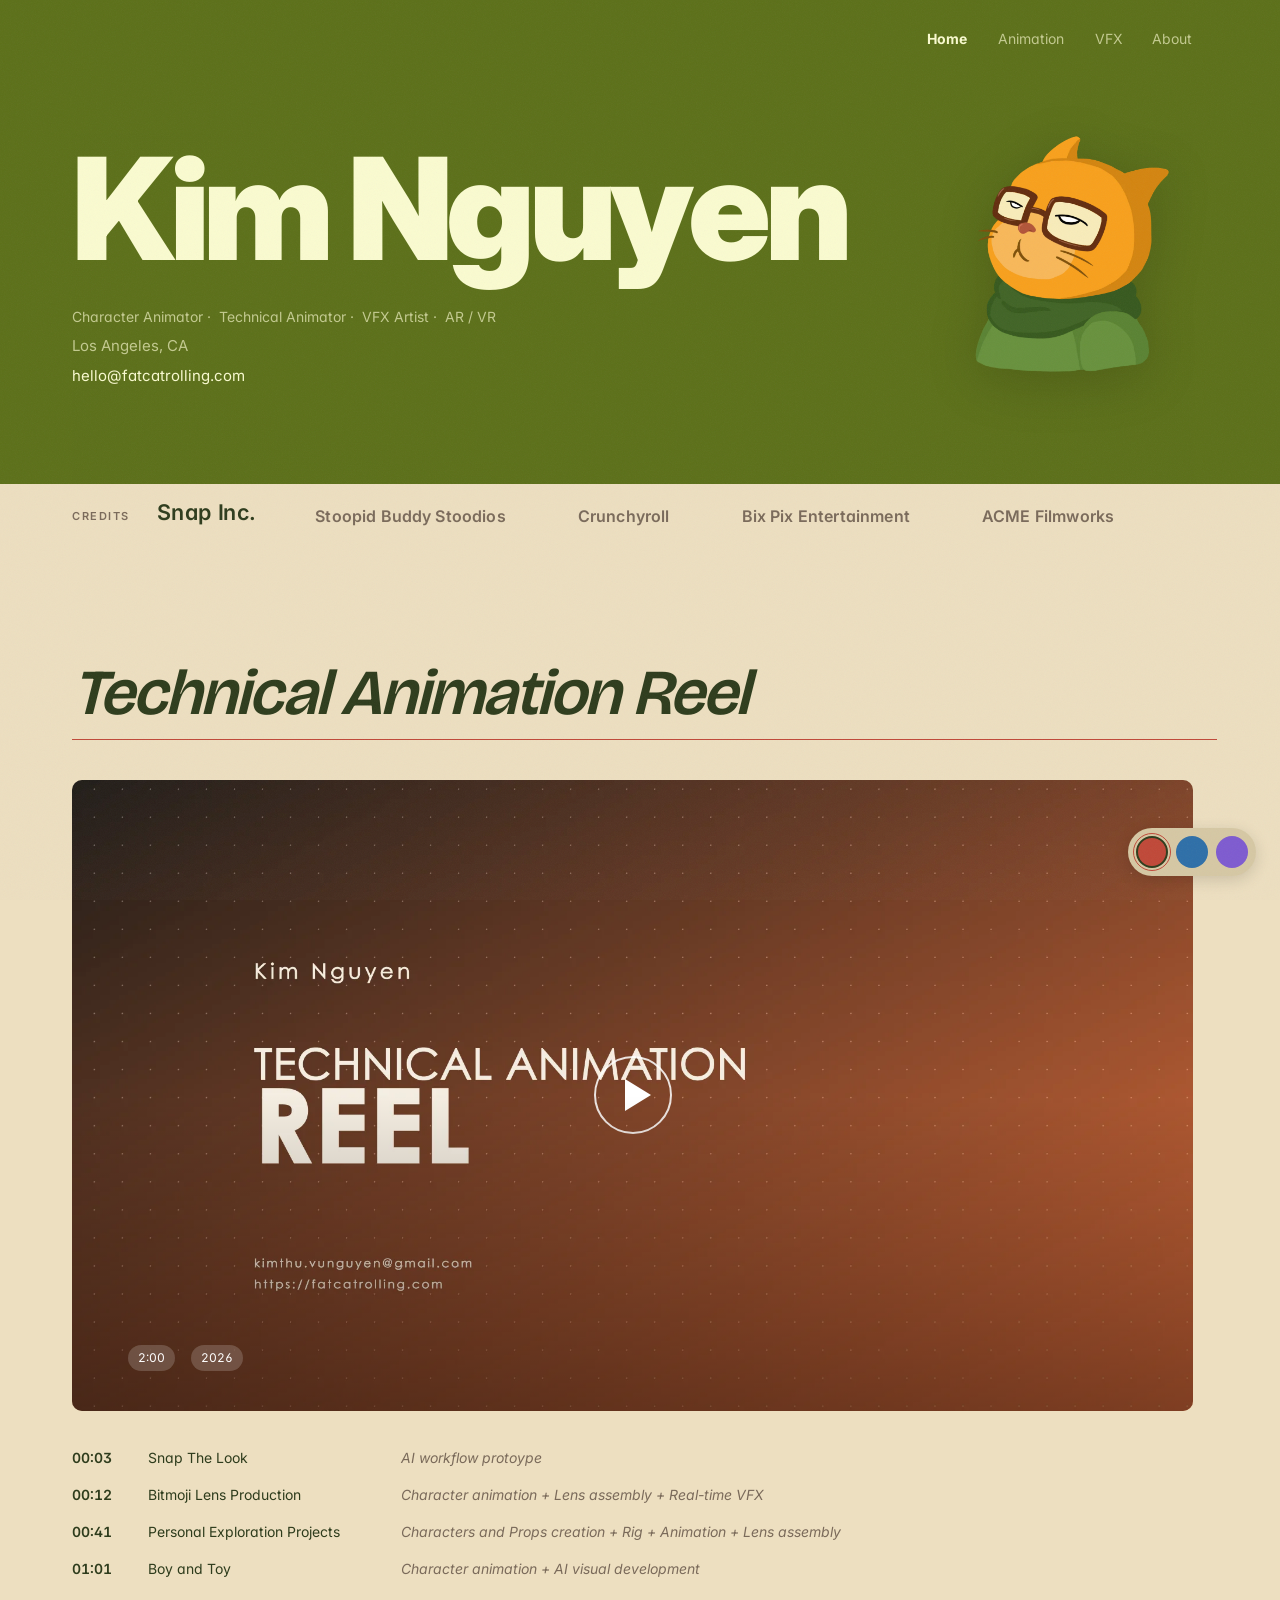
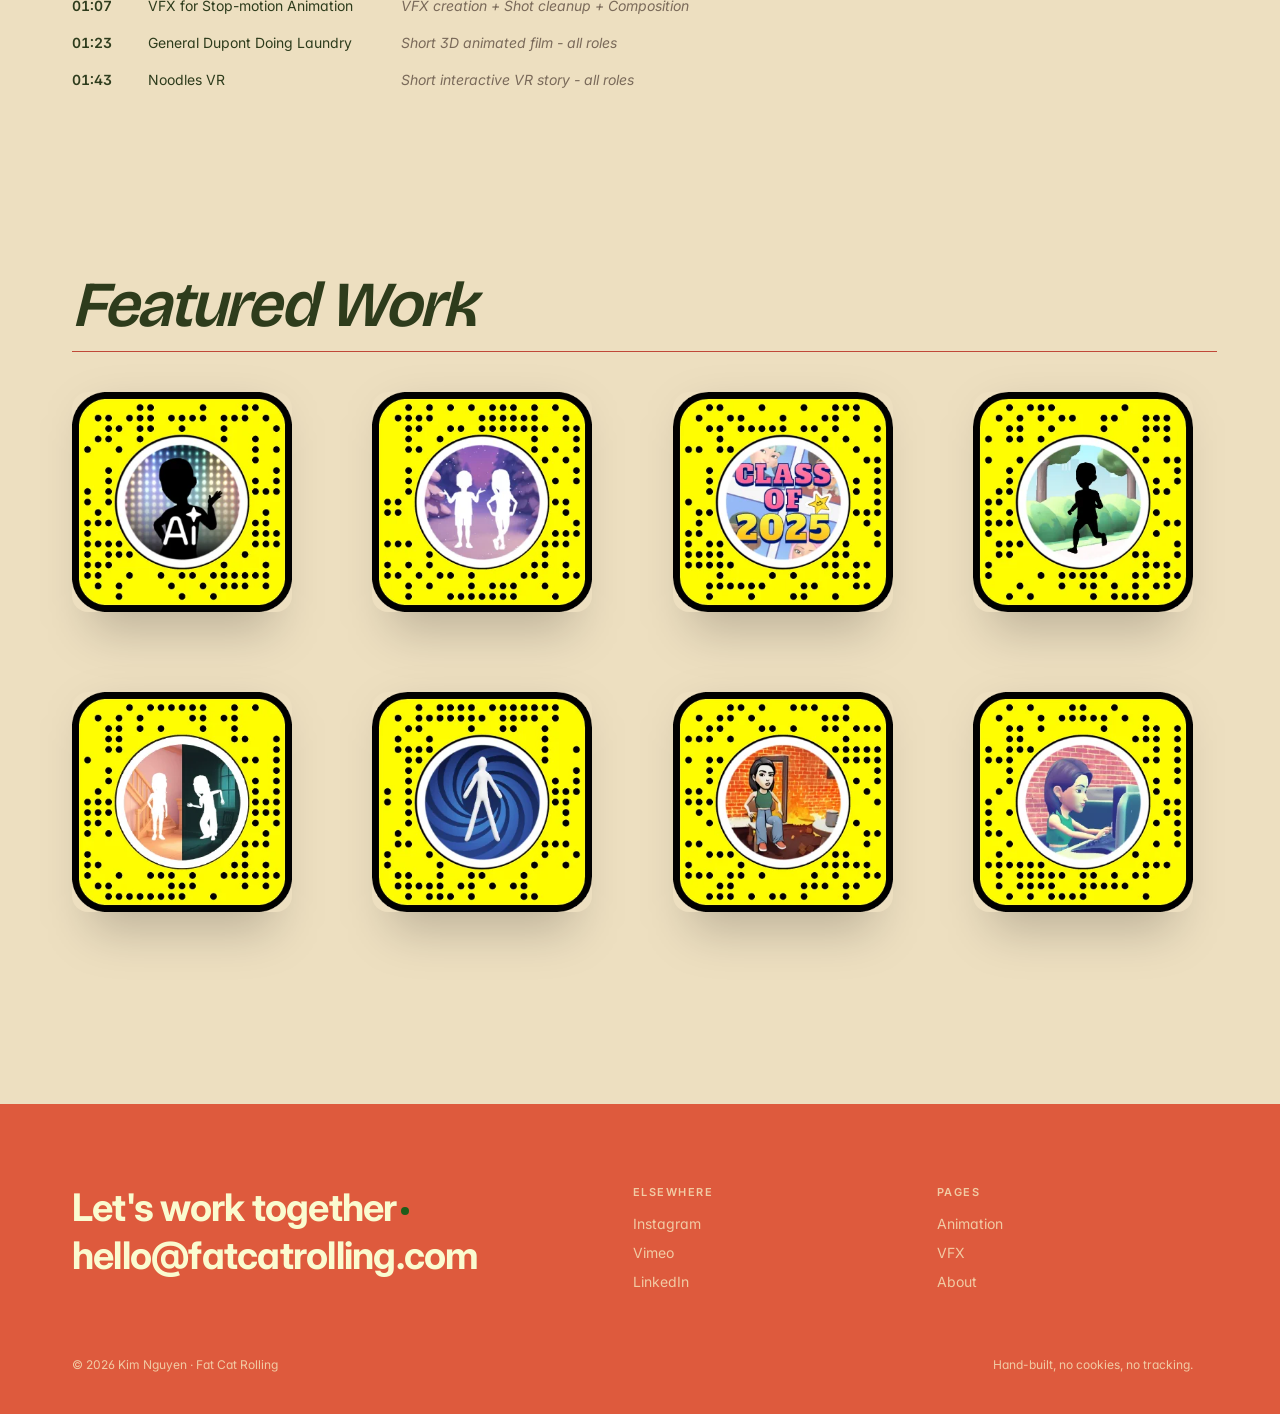
==== index.html @ 02861bf1 "Initial portfolio site" ====
<!DOCTYPE html>
<html lang="en" data-palette="warm">
<head>
  <meta charset="UTF-8" />
  <meta name="viewport" content="width=device-width, initial-scale=1, viewport-fit=cover" />
  <title>Kim Nguyen — Fat Cat Rolling | Hybrid Visionary</title>
  <meta name="description" content="Kim Nguyen — character animator, technical animator, VFX, real-time and AR. Credits on Robot Chicken, M.O.D.O.K., and Snap Inc." />
  <meta name="robots" content="noai, noimageai" />
  <link rel="canonical" href="https://fatcatrolling.com/" />

  <meta property="og:type" content="website" />
  <meta property="og:title" content="Kim Nguyen — Fat Cat Rolling" />
  <meta property="og:description" content="Hybrid Visionary — animator, technical animator, VFX, real-time, AR." />
  <meta property="og:url" content="https://fatcatrolling.com/" />
  <meta property="og:image" content="https://fatcatrolling.com/images/og-home.jpg" />
  <meta name="twitter:card" content="summary_large_image" />
  <meta name="twitter:image" content="https://fatcatrolling.com/images/og-home.jpg" />

  <link rel="icon" href="favicon.ico?v=4" sizes="32x32" />
  <link rel="icon" type="image/png" href="favicon.png?v=4" sizes="64x64" />
  <link rel="apple-touch-icon" href="apple-touch-icon.png?v=4" />
  <link rel="preconnect" href="https://fonts.googleapis.com" />
  <link rel="preconnect" href="https://fonts.gstatic.com" crossorigin />
  <link rel="stylesheet" href="https://fonts.googleapis.com/css2?family=Bricolage+Grotesque:opsz,wght@12..96,600;12..96,700&family=Inter:wght@400;500;600;700;800;900&display=block" />
  <link rel="stylesheet" href="styles.css" />
</head>
<body data-page="home">
  <a class="skip-link" href="#work">Skip to work</a>

  <div class="page-top">
  <div class="container">

    <nav class="topnav" aria-label="Primary">
      <ul class="topnav__links">
        <li><a href="index.html" data-text="Home" aria-current="page">Home</a></li>
        <li><a href="animation.html" data-text="Animation">Animation</a></li>
        <li><a href="vfx.html" data-text="VFX">VFX</a></li>
        <li><a href="about.html" data-text="About">About</a></li>
      </ul>
    </nav>

    <!-- Hero — unified across all pages: one-line name + meta + OrangeCat -->
    <header class="hero">
      <div class="hero__grid">
        <h1 class="hero__name" data-bind="pages.heroName">Kim Nguyen</h1>
        <div class="hero__meta">
          <div class="hero__roles" data-bind="roles" aria-label="Disciplines"></div>
          <span data-bind="location">Los Angeles, CA</span>
          <a data-bind="email" href="mailto:hello@fatcatrolling.com">hello@fatcatrolling.com</a>
        </div>
        <div class="hero__mascot" aria-hidden="true">
          <span class="cat" aria-hidden="true">
            <span class="cat__body"><span class="cat__body-idle">
              <img class="cat__part" src="images/OrangeCat_webp/01_OrangeCat_torso.webp" alt="" />
              <img class="cat__part" src="images/OrangeCat_webp/02_OrangeCat_scarf.webp" alt="" />
              <img class="cat__part" src="images/OrangeCat_webp/03_OrangeCat_arm.webp" alt="" />
            </span></span>
            <span class="cat__ears"><span class="cat__ears-idle">
              <img class="cat__part" src="images/OrangeCat_webp/04_OrangeCat_ears.webp" alt="" />
            </span></span>
            <span class="cat__head"><span class="cat__head-idle">
              <img class="cat__part" src="images/OrangeCat_webp/05_OrangeCat_head.webp" alt="" />
              <img class="cat__part cat__mouth cat__mouth--closed" src="images/OrangeCat_webp/06_OrangeCat_mouthClosed.webp" alt="" />
              <img class="cat__part cat__mouth cat__mouth--open"   src="images/OrangeCat_webp/06_OrangeCat_mouthOpen.webp" alt="" />
              <img class="cat__part" src="images/OrangeCat_webp/07_OrangeCat_glass.webp" alt="" />
              <img class="cat__part" src="images/OrangeCat_webp/08_OrangeCat_nose.webp" alt="" />
              <img class="cat__part cat__eyes cat__eyes--open"   src="images/OrangeCat_webp/09_OrangeCat_eyesOpen.webp" alt="" />
              <img class="cat__part cat__eyes cat__eyes--closed" src="images/OrangeCat_webp/09_OrangeCat_eyesClosed.webp" alt="" />
            </span></span>
          </span>
        </div>
        <!-- Cursor-reactive floating image cluster (home only; empty until Kim adds heroImages) -->
        <div class="hero__images" aria-hidden="true"></div>
      </div>
      <div class="hero__cursor-dot" aria-hidden="true"></div>
    </header>

  </div>
  </div><!-- /.page-top -->

  <div class="page-body">

  <!-- Credits strip — marquee scroll -->
  <section class="credits" aria-label="Credits">
    <div class="container credits__inner">
      <span class="credits__label" data-bind="pages.creditsLabel">Credits</span>
      <div class="credits__marquee">
        <div class="credits__track">
          <ul class="credits__list" data-bind="credits"></ul>
          <!-- JS duplicates this list for the seamless loop -->
        </div>
      </div>
    </div>
  </section>

  <div class="container">

    <!-- Main reel -->
    <section class="section section--reel" id="work" aria-labelledby="reel-heading">
      <h2 class="section__title" id="reel-heading" data-bind="pages.reelHeading">Technical Animation Reel</h2>
      <span class="section__rule" aria-hidden="true"></span>
      <div id="hero-reel"></div>
      <div class="shotlist" id="hero-reel-shotlist" aria-label="Shotlist"></div>
    </section>

    <!-- Featured work grid -->
    <section class="section" aria-labelledby="work-heading">
      <h2 class="section__title" id="work-heading" data-bind="pages.workHeading">Featured Work</h2>
      <span class="section__rule" aria-hidden="true"></span>
      <p class="section__desc" data-bind="pages.workDesc">Stills, breakdowns, and looping clips across disciplines.</p>
      <div class="gallery" id="gallery"></div>
    </section>

  </div>

  </div><!-- /.page-body -->

  <!-- Footer -->
  <footer class="footer">
    <div class="container">
      <div class="footer__grid">
        <div class="footer__cta">
          <a href="about.html">
            <span data-bind="pages.cta">Let's work together</span><span class="footer__cta-dot" aria-hidden="true"></span>
          </a><br/>
          <a data-bind="email" href="mailto:hello@fatcatrolling.com">hello@fatcatrolling.com</a>
        </div>
        <div>
          <h3 class="footer__heading" data-bind="pages.elsewhereHeading">Elsewhere</h3>
          <ul class="footer__list">
            <li><a data-social="instagram" rel="me noopener" target="_blank">Instagram</a></li>
            <li><a data-social="vimeo"     rel="me noopener" target="_blank">Vimeo</a></li>
            <li><a data-social="linkedin"  rel="me noopener" target="_blank">LinkedIn</a></li>
          </ul>
        </div>
        <div>
          <h3 class="footer__heading" data-bind="pages.pagesHeading">Pages</h3>
          <ul class="footer__list">
            <li><a href="animation.html" data-bind="pages.navAnimation">Animation</a></li>
            <li><a href="vfx.html" data-bind="pages.navVfx">VFX</a></li>
            <li><a href="about.html" data-bind="pages.navAbout">About</a></li>
          </ul>
        </div>
      </div>
      <div class="footer__copy">
        <span>© <span id="year"></span> <span data-bind="copyright">Kim Nguyen · Fat Cat Rolling</span></span>
        <span data-bind="pages.tagline">Hand-built, no cookies, no tracking.</span>
      </div>
    </div>
  </footer>

  <!-- Corner mascot: hidden on every page until the hero mascot scrolls out of view -->
  <a class="corner-mascot hero-visible" href="#" aria-label="Back to top">
    <span class="cat cat--corner" aria-hidden="true">
      <span class="cat__body"><span class="cat__body-idle">
        <img class="cat__part" src="images/OrangeCat_webp/01_OrangeCat_torso.webp" alt="" />
        <img class="cat__part" src="images/OrangeCat_webp/02_OrangeCat_scarf.webp" alt="" />
        <img class="cat__part" src="images/OrangeCat_webp/03_OrangeCat_arm.webp" alt="" />
      </span></span>
      <span class="cat__ears"><span class="cat__ears-idle">
        <img class="cat__part" src="images/OrangeCat_webp/04_OrangeCat_ears.webp" alt="" />
      </span></span>
      <span class="cat__head"><span class="cat__head-idle">
        <img class="cat__part" src="images/OrangeCat_webp/05_OrangeCat_head.webp" alt="" />
        <img class="cat__part cat__mouth cat__mouth--closed" src="images/OrangeCat_webp/06_OrangeCat_mouthClosed.webp" alt="" />
        <img class="cat__part cat__mouth cat__mouth--open"   src="images/OrangeCat_webp/06_OrangeCat_mouthOpen.webp" alt="" />
        <img class="cat__part" src="images/OrangeCat_webp/07_OrangeCat_glass.webp" alt="" />
        <img class="cat__part" src="images/OrangeCat_webp/08_OrangeCat_nose.webp" alt="" />
        <img class="cat__part cat__eyes cat__eyes--open"   src="images/OrangeCat_webp/09_OrangeCat_eyesOpen.webp" alt="" />
        <img class="cat__part cat__eyes cat__eyes--closed" src="images/OrangeCat_webp/09_OrangeCat_eyesClosed.webp" alt="" />
      </span></span>
    </span>
  </a>

  <!-- Palette switcher — 3 bold palettes, Warm default -->
  <div class="palette" role="group" aria-label="Color palette">
    <button class="palette__swatch palette__swatch--warm"   data-palette="warm"   aria-label="Warm palette"   aria-pressed="true"></button>
    <button class="palette__swatch palette__swatch--blue"   data-palette="blue"   aria-label="Blue palette"   aria-pressed="false"></button>
    <button class="palette__swatch palette__swatch--purple" data-palette="purple" aria-label="Purple palette" aria-pressed="false"></button>
  </div>
  <div id="palette-live" class="sr-only" aria-live="polite" style="position:absolute;left:-9999px;"></div>

  <script>document.getElementById('year').textContent = new Date().getFullYear();</script>
  <script src="data.js"></script>
  <script src="script.js"></script>
</body>
</html>
---- styles.css ----
/* ============================================================
   Fat Cat Rolling — styles.css  (Revision 4: Spencer-style bold)
   Shared across all pages.
   ============================================================ */


/* ---------- Base reset ---------- */
*, *::before, *::after { box-sizing: border-box; }
html, body { margin: 0; padding: 0; }
/* Reserve the scrollbar gutter so pages of differing height keep the same
   content width — otherwise the right-aligned nav row shifts on every
   navigation (the "all 4 tabs glitch" bug). */
html { scrollbar-gutter: stable; background: var(--bg); }
body {
  font-family: 'Inter', -apple-system, BlinkMacSystemFont, 'Segoe UI', Roboto, sans-serif;
  font-feature-settings: 'ss01', 'cv11';
  background: var(--bg);
  min-height: 100vh;
  min-height: 100dvh;
  color: var(--fg);
  line-height: 1.5;
  -webkit-font-smoothing: antialiased;
  text-rendering: optimizeLegibility;
  transition: background-color 260ms ease, color 260ms ease;
}
img, svg, video { display: block; max-width: 100%; height: auto; }
button { font: inherit; color: inherit; background: none; border: 0; padding: 0; cursor: pointer; }
a { color: inherit; }
.sr-only {
  position: absolute !important; width: 1px; height: 1px;
  padding: 0; margin: -1px; overflow: hidden; clip: rect(0 0 0 0); white-space: nowrap; border: 0;
}

/* ---------- Film grain (fixed overlay, pointer-events: none) ---------- */
body::before {
  content: '';
  position: fixed;
  inset: 0;
  pointer-events: none;
  z-index: 9000;
  opacity: var(--grain-opacity, 0.035);
  background-image: url("data:image/svg+xml,%3Csvg viewBox='0 0 256 256' xmlns='http://www.w3.org/2000/svg'%3E%3Cfilter id='n'%3E%3CfeTurbulence type='fractalNoise' baseFrequency='0.9' numOctaves='4' stitchTiles='stitch'/%3E%3C/filter%3E%3Crect width='100%25' height='100%25' filter='url(%23n)'/%3E%3C/svg%3E");
  background-size: 200px 200px;
}

/* ---------- Palettes — 3 bold, three-band (Warm default) ---------- */
:root,
:root[data-palette="warm"] {
  /* body band */
  --bg: #EDDFC0;
  --fg: #2E3C1C;
  --muted: #7A6A5A;
  --card: #D6C8A4;
  --accent: #C04838;
  --accent-secondary: #445212;
  --accent-ink: #ffffff;
  --focus-ring: #C04838;
  --grain-opacity: 0.05;
  --vignette-opacity: 0.065;
  /* top band (nav + hero) */
  --bg-top: #5C7019;
  --fg-top: #FAFBD0;
  --muted-top: rgba(250,251,208,0.65);
  /* footer band */
  --bg-footer: #DE5A3D;
  --fg-footer: #FAFBD0;
  --muted-footer: rgba(250,251,208,0.7);
  --accent-footer: #1F5C1A;
  --hover-footer: #FFE600;
  --accent-top: #F2CB30;
}
:root[data-palette="blue"] {
  /* body band */
  --bg: #103E5F;
  --fg: #D3E7EC;
  --muted: #7AAAB8;
  --card: #16496F;
  --accent: #F2CB30;
  --accent-secondary: #6F9ABF;
  --accent-ink: #11202b;
  --focus-ring: #F2CB30;
  --grain-opacity: 0.025;
  --vignette-opacity: 0.06;
  /* top band */
  --bg-top: #467775;
  --fg-top: #D3E7EC;
  --muted-top: rgba(211,231,236,0.65);
  /* footer band */
  --bg-footer: #F3CF2C;
  --fg-footer: #103E5F;
  --muted-footer: rgba(16,62,95,0.65);
  --accent-footer: #467775;
  --hover-footer: #FF6600;
  --accent-top: #F2CB30;
}
:root[data-palette="purple"] {
  /* body band */
  --bg: #322B61;
  --fg: #B6BCE0;
  --muted: #8882B0;
  --card: #42316E;
  --accent: #E8635E;
  --accent-secondary: #DC9A77;
  --accent-ink: #ffffff;
  --focus-ring: #E8635E;
  --grain-opacity: 0.025;
  --vignette-opacity: 0.06;
  /* top band */
  --bg-top: #866EB2;
  --fg-top: #FFFFFF;
  --muted-top: rgba(255,255,255,0.7);
  /* footer band */
  --bg-footer: #E0986F;
  --fg-footer: #322B61;
  --muted-footer: rgba(50,43,97,0.65);
  --accent-footer: #103E5F;
  --hover-footer: #FF3333;
  --accent-top: #1E1A3A;
}

/* ---------- Top band (nav + hero) ---------- */
.page-top {
  background: var(--bg-top);
  color: var(--fg-top);
  position: relative;
  transition: background-color 260ms ease, color 260ms ease;
}
/* Extend background into the right-side scrollbar gutter so the band
   reaches the viewport edge. The pseudo paints from page-top's right
   edge across the gutter width (100vw - 100% of the containing block). */
.page-top::after {
  content: '';
  position: absolute;
  top: 0;
  bottom: 0;
  left: 100%;
  width: calc(100vw - 100%);
  background: var(--bg-top);
  pointer-events: none;
  transition: background-color 260ms ease;
}
.page-top .topnav__links a { color: var(--muted-top); }
.page-top .topnav__links a[aria-current="page"] { color: var(--fg-top); font-weight: 700; }
.page-top .topnav__links a:hover { color: var(--fg-top); }
.page-top .hero__meta { color: var(--muted-top); }
.page-top .hero__meta a { color: var(--fg-top); }
.page-top .hero__meta a:hover { color: var(--accent-top); }
.page-top .hero__roles { color: var(--muted-top); }
.page-top .hero__name { color: var(--fg-top); }

/* ---------- Body band (credits + sections) ---------- */
.page-body {
  background: var(--bg);
  transition: background-color 260ms ease;
}

/* ---------- Shared heartbeat keyframe (2.4s — mascot, dot, swatch) ---------- */
@keyframes site-breath {
  0%, 100% { transform: scale(1); }
  50%       { transform: scale(1.015); }
}

/* ---------- Focus state ---------- */
:focus-visible {
  outline: 2.5px solid var(--focus-ring);
  outline-offset: 3px;
  border-radius: 2px;
}

/* ---------- Skip link ---------- */
.skip-link {
  position: absolute; top: -100px; left: 16px;
  background: var(--fg); color: var(--bg);
  padding: 8px 16px; border-radius: 4px;
  z-index: 100;
}
.skip-link:focus { top: 16px; }

/* ---------- Layout container ---------- */
.container {
  max-width: 1320px;
  margin-inline: auto;
  padding-inline: 24px;
}
@media (min-width: 768px)  { .container { padding-inline: 48px; } }
@media (min-width: 1280px) { .container { padding-inline: 72px; } }

/* ---------- Top nav ---------- */
.topnav {
  display: flex;
  align-items: center;
  justify-content: flex-end;
  padding: 28px 0;
  gap: 24px;
}
.topnav__links {
  display: flex; gap: 28px;
  font-size: 14px;
  list-style: none; margin: 0; padding: 0;
}
.topnav__links a {
  display: inline-flex;
  flex-direction: column;
  align-items: center;
  text-decoration: none;
  font-weight: 400;
  color: var(--muted);
  transition: color 200ms ease;
}
/* Invisible bold twin reserves the widest (bold) width at all times, so
   making the active tab bold never changes the box → the right-aligned
   row can't shift between pages (eliminates the navigation "glitch"). */
.topnav__links a::after {
  content: attr(data-text);
  height: 0;
  overflow: hidden;
  visibility: hidden;
  font-weight: 700;
  pointer-events: none;
  user-select: none;
}
.topnav__links a:hover { color: var(--accent); }
.topnav__links a:active { color: var(--accent); opacity: 0.7; }
.topnav__links a:focus:not(:focus-visible) { outline: none; }
.topnav__links a[aria-current="page"] { color: var(--fg); font-weight: 700; }

/* ============================================================
   HERO — unified across ALL pages: one-line name + meta + cat
   ============================================================ */
.hero {
  position: relative;
  margin-top: 56px;
  padding: 8px 0 96px;
}

/* Vignette — "lit from centre" atmosphere */
.hero::after {
  content: '';
  position: absolute;
  inset: 0;
  pointer-events: none;
  background: radial-gradient(
    ellipse at 50% 40%,
    transparent 45%,
    color-mix(in srgb, var(--fg) 18%, transparent) 100%
  );
  opacity: var(--vignette-opacity, 0.05);
  z-index: 0;
}

.hero__grid {
  position: relative;
  z-index: 1;
}

/* Name — oversized, ALWAYS one line */
.hero__name {
  font-size: clamp(30px, 12vw, 142px);
  font-weight: 900;
  line-height: 0.95;
  letter-spacing: -0.045em;
  white-space: nowrap;
  margin: 0 0 30px;
  max-width: 100%;
}
.hero__name .ch { display: inline-block; white-space: pre; }

/* Meta — roles, location, email */
.hero__meta {
  display: flex;
  flex-direction: column;
  gap: 8px;
  font-size: 15px;
  color: var(--muted);
  max-width: 60ch;
}
.hero__meta a {
  color: var(--fg);
  text-decoration: none;
  width: fit-content;
  transition: color 200ms ease;
  cursor: pointer;
}
.hero__meta a:hover { color: var(--accent); }
.hero__roles {
  display: flex;
  flex-wrap: wrap;
  gap: 0 4px;
  font-size: 14px;
  color: var(--muted);
}
.hero__roles span:not(:last-child)::after { content: " ·"; padding-right: 4px; }

/* OrangeCat mascot — top-right on desktop */
.hero__mascot {
  position: absolute;
  top: clamp(-64px, -3.4vw, -12px);
  right: 0;
  display: block;
  text-decoration: none;
  /* Decorative: never intercept clicks — the right-aligned nav tabs sit
     underneath the cat's transparent bounding box. Hover/wobble are
     reconstructed geometrically in initHeroMascotTracking(). */
  pointer-events: none;
  transform-origin: 50% 90%;
  animation: mascot-sway 5.6s ease-in-out infinite;
}
@keyframes mascot-sway { 0%,100% { transform: rotate(-0.5deg); } 50% { transform: rotate(0.5deg); } }
.hero__mascot.wobble { animation: mascot-wobble 700ms cubic-bezier(.34, 1.56, .64, 1) forwards; }
@keyframes mascot-wobble {
  0%   { transform: translateY(0) rotate(0deg); }
  20%  { transform: translateY(-14px) rotate(-4deg); }
  45%  { transform: translateY(-10px) rotate(4deg); }
  70%  { transform: translateY(-4px) rotate(-2deg); }
  100% { transform: translateY(0) rotate(0deg); }
}

/* Layered cat composite */
.cat {
  position: relative;
  display: block;
  width: clamp(180px, 23vw, 340px);
  aspect-ratio: 1 / 1;
  filter: drop-shadow(0 10px 26px rgba(0,0,0,0.16));
}
.cat__part {
  position: absolute;
  inset: 0;
  width: 100%;
  height: auto;
  display: block;
}

/* Cursor-driven outer groups — vars --cx / --cy set by JS, range -1…1 */
.cat__body,
.cat__ears,
.cat__head {
  position: absolute;
  inset: 0;
  display: block;
}
.cat__body {
  transform: translate(calc(var(--cx, 0) * 2px), calc(var(--cy, 0) * 1px)) rotate(calc(var(--cx, 0) * 1.2deg - var(--cy, 0) * 0.5deg));
  transform-origin: 50% 92%;
  transition: transform 380ms ease-out;
}
.cat__ears {
  transform: translate(calc(var(--cx, 0) * 4px), calc(var(--cy, 0) * 3px)) rotate(calc(var(--cx, 0) * 9deg - var(--cy, 0) * 4deg));
  transform-origin: 50% 55%;
  transition: transform 400ms ease-out;
}
.cat__head {
  transform: translate(calc(var(--cx, 0) * 6px), calc(var(--cy, 0) * 5px)) rotate(calc(var(--cx, 0) * 7deg - var(--cy, 0) * 3deg));
  transform-origin: 50% 40%;
  transition: transform 280ms ease-out;
  will-change: transform;
}

/* Inner wrappers carry idle keyframes — compose with cursor transforms above */
.cat__body-idle,
.cat__ears-idle,
.cat__head-idle {
  position: absolute;
  inset: 0;
  display: block;
}
.cat__body-idle { animation: cat-breathe  2.6s ease-in-out infinite; }
.cat__head-idle { animation: cat-head-bob 3.4s ease-in-out infinite; }
.cat__ears-idle { animation: cat-ears-bob 3.4s ease-in-out infinite; animation-delay: 180ms; }
@keyframes cat-breathe  { 0%,100% { transform: scale(1); } 50% { transform: scale(1.012); } }
@keyframes cat-head-bob { 0%,100% { transform: translateY(0) rotate(-0.6deg); } 50% { transform: translateY(-4px) rotate(0.6deg); } }
@keyframes cat-ears-bob { 0%,100% { transform: rotate(-1.1deg); } 50% { transform: rotate(1.1deg); } }

/* Mouth and eye states — crossfade via opacity */
.cat__mouth,
.cat__eyes { transition: opacity 60ms ease; }
.cat__mouth--open,
.cat__eyes--closed { opacity: 0; }

/* JS adds .cat--blink to .hero__mascot for ~120ms */
.cat--blink .cat__eyes--open   { opacity: 0; }
.cat--blink .cat__eyes--closed { opacity: 1; }

/* JS adds .cat--talk to .hero__mascot on hover for ~500ms */
.cat--talk .cat__mouth--closed { opacity: 0; }
.cat--talk .cat__mouth--open   { opacity: 1; }

/* Hover bounce — triggered via .cat--hover class because .hero__mascot is pointer-events:none */
.hero__mascot.cat--hover .cat { animation: cat-bounce 480ms cubic-bezier(.34, 1.56, .64, 1); }
@keyframes cat-bounce {
  0%   { transform: translateY(0); }
  45%  { transform: translateY(-10px); }
  100% { transform: translateY(0); }
}

/* Cursor-reactive floating image cluster (home only; JS fills it) */
.hero__images {
  position: absolute;
  inset: 0;
  pointer-events: none;
  z-index: 0;
}
.hero__image {
  position: absolute;
  left: var(--baseX, 50%);
  top: var(--baseY, 50%);
  width: clamp(58px, 8vw, 116px);
  will-change: transform;
  transform: translate3d(var(--tx, 0px), var(--ty, 0px), 0);
  transition: transform 600ms cubic-bezier(.22, 1, .36, 1);
}
.hero__image img { width: 100%; height: auto; border-radius: 12px; }
.hero__image .shadow {
  position: absolute; inset: 12% 10% -10% 10%;
  background: rgba(0,0,0,.22); filter: blur(18px); border-radius: 12px; z-index: -1;
}

/* Cursor dot follower (JS sets --cursor-x / --cursor-y) */
.hero__cursor-dot {
  position: fixed;
  top: 0; left: 0;
  width: 12px; height: 12px;
  border-radius: 50%;
  background: var(--accent);
  pointer-events: none;
  z-index: 8999;
  opacity: 0;
  transform: translate(var(--cursor-x, -100px), var(--cursor-y, -100px));
  transition: transform 180ms cubic-bezier(.34, 1.56, .64, 1), opacity 200ms ease;
}
.hero__cursor-dot.active { opacity: 0.55; }

/* Hero responsive: stack mascot above the name on smaller screens */
@media (max-width: 860px) {
  .hero { margin-top: 16px; padding-bottom: 64px; }
  .hero__mascot {
    position: static;
    margin: 0 0 20px;
  }
  .cat { width: clamp(145px, 36vw, 230px); }
  .hero__name { margin-bottom: 22px; }
}

/* ---------- Corner mascot (layered cat, facing right) ---------- */
.corner-mascot {
  position: fixed;
  top: 24px; left: 24px;
  z-index: 50;
  text-decoration: none;
  display: block;
  transition: opacity 400ms ease;
}
.cat--corner {
  width: 68px;
  transform: scaleX(-1);
  filter: drop-shadow(0 3px 10px rgba(0,0,0,0.2));
  transition: transform 300ms cubic-bezier(.34, 1.56, .64, 1);
}
/* Corner: remap idle animations to tuned-down amplitudes (~⅓ of hero) */
.cat--corner .cat__head-idle { animation-name: corner-head-bob; }
.cat--corner .cat__ears-idle { animation-name: corner-ears-bob; }
@keyframes corner-head-bob { 0%,100% { transform: translateY(0) rotate(-0.4deg); } 50% { transform: translateY(-1.5px) rotate(0.4deg); } }
@keyframes corner-ears-bob { 0%,100% { transform: rotate(-0.8deg); } 50% { transform: rotate(0.8deg); } }
/* Override breathe with visible scale — scale(1.012) at 68px is sub-pixel (0.4px/side) */
.cat--corner .cat__body-idle { animation-name: corner-breathe-inner; }
@keyframes corner-breathe-inner { 0%,100% { transform: scale(1); } 50% { transform: scale(1.05); } }
/* Corner: head + ears follow (reduced magnitude); body stays put.
   scaleX(-1) + JS-negated --cx keep the turn toward the cursor.
   The −var(--cy)*Ndeg term gives extra clockwise tilt at bottom-right. */
.cat--corner .cat__body { transform: none; transition: none; }
.cat--corner .cat__head {
  transform: translate(calc(var(--cx, 0) * 2px), calc(var(--cy, 0) * 2px)) rotate(calc(var(--cx, 0) * 3deg - var(--cy, 0) * 5deg));
  transition: transform 240ms ease-out;
}
.cat--corner .cat__ears {
  transform: translate(calc(var(--cx, 0) * 2px), calc(var(--cy, 0) * 2px)) rotate(calc(var(--cx, 0) * 4deg - var(--cy, 0) * 6deg));
  transition: transform 340ms ease-out;
}
/* Hover lift — scaleX(-1) must stay to preserve the flip */
.corner-mascot:hover .cat--corner { transform: scaleX(-1) translateY(-4px); }
/* 3-click wobble — scaleX(-1) baked into every keyframe */
.corner-mascot.wobble .cat--corner {
  animation: corner-wobble 700ms cubic-bezier(.34, 1.56, .64, 1) forwards;
}
@keyframes corner-wobble {
  0%   { transform: scaleX(-1) translateY(0)     rotate(0deg);  }
  20%  { transform: scaleX(-1) translateY(-14px)  rotate(-4deg); }
  45%  { transform: scaleX(-1) translateY(-10px)  rotate(4deg);  }
  70%  { transform: scaleX(-1) translateY(-4px)   rotate(-2deg); }
  100% { transform: scaleX(-1) translateY(0)     rotate(0deg);  }
}
/* Hidden until the hero mascot scrolls out of view */
.corner-mascot.hero-visible { opacity: 0; pointer-events: none; }
@media (max-width: 640px) {
  .corner-mascot { top: 16px; left: 16px; }
  .cat--corner { width: 52px; }
}

/* ---------- Credits strip — stop-motion spotlight ---------- */
.credits {
  padding: 20px 0;
  margin-bottom: 64px;
}
.credits__inner { display: flex; align-items: center; gap: 0 32px; }
.credits__label {
  flex-shrink: 0;
  font-size: 11px; font-weight: 600;
  text-transform: uppercase; letter-spacing: 0.14em;
  color: var(--muted); padding-right: 8px;
}
.credits__marquee { flex: 1; }
.credits__track { display: contents; }
.credits__list {
  display: flex; flex-wrap: wrap;
  gap: 6px 72px;
  list-style: none; margin: 0; padding: 0;
  font-size: clamp(13px, 1.3vw, 16px);
  font-weight: 600; letter-spacing: 0.01em;
  color: var(--muted);
  align-items: center;
  overflow: visible;
}
.credits__list li {
  transform-origin: bottom center;
  transform: scale(1);
  transition: transform 260ms cubic-bezier(0.34, 1.56, 0.64, 1), color 220ms ease;
  cursor: default;
}
.credits__list li.is-spotlight {
  color: var(--fg);
  animation: credits-stopmotion 520ms steps(1, end) 1 both;
}
@keyframes credits-stopmotion {
  0%   { transform: scale(1)    rotate(0deg)    translateY(0); }
  20%  { transform: scale(1.38) rotate(-1.4deg) translateY(-3px); }
  40%  { transform: scale(1.42) rotate(1.2deg)  translateY(0); }
  60%  { transform: scale(1.40) rotate(-0.6deg) translateY(-2px); }
  85%  { transform: scale(1.38) rotate(0.4deg)  translateY(0); }
  100% { transform: scale(1.35) rotate(0deg)    translateY(0); }
}
.credits__list a {
  color: inherit; text-decoration: none;
  border-bottom: 1px solid transparent;
  transition: border-color 200ms ease, color 200ms ease;
}
.credits__list a:hover { border-bottom-color: var(--accent); color: var(--accent); }

/* ---------- Section heading + animated rule ---------- */
.section { padding: 80px 0 96px; }
.section--reel  { padding: 48px 0 96px; }

.section__title {
  font-family: 'Bricolage Grotesque', -apple-system, BlinkMacSystemFont, 'Segoe UI', Roboto, sans-serif;
  font-style: italic;
  font-weight: 600;
  font-size: clamp(30px, 5.5vw, 64px);
  letter-spacing: -0.03em;
  line-height: 1.02;
  margin: 0;
}
.section__rule {
  display: block;
  height: 1px;
  background: var(--accent);
  margin: 14px 0 40px;
  transform: scaleX(0);
  transform-origin: left;
  width: calc(100% + 24px);
  transition: none;
}
.section__rule.in-view {
  transition: transform 700ms cubic-bezier(.34, 1.56, .64, 1);
  transform: scaleX(1);
}
.section__desc {
  font-size: 16px;
  color: var(--muted);
  margin: 0 0 40px;
  max-width: 60ch;
}

/* ---------- Reel embed (cinematic, no countdown, no PLAY cursor) ---------- */
.reel {
  width: 100%;
  aspect-ratio: 16 / 9;
  background: var(--card);
  border-radius: 10px;
  overflow: hidden;
  position: relative;
  cursor: pointer;
  transition: transform 320ms cubic-bezier(.34, 1.56, .64, 1);
}
.reel:hover { transform: perspective(1200px) rotateY(-2.5deg) rotateX(1.5deg) scale(1.035); }
.reel:focus-visible { transform: none; }
.reel::before {
  content: '';
  position: absolute;
  inset: -30px;
  background: radial-gradient(ellipse at center, var(--accent) 0%, transparent 65%);
  opacity: 0;
  filter: blur(40px);
  transition: opacity 400ms ease;
  pointer-events: none;
  z-index: 0;
}
.reel:hover::before { opacity: 0.32; }
.reel__poster {
  position: absolute;
  inset: 0;
  width: 100%; height: 100%;
  object-fit: cover;
  z-index: 1;
}
.reel__overlay {
  position: absolute;
  inset: 0;
  background: linear-gradient(180deg, transparent 50%, rgba(0,0,0,0.42) 100%);
  display: flex; align-items: flex-end;
  padding: 24px;
  pointer-events: none;
  z-index: 3;
}
@media (min-width: 768px) { .reel__overlay { padding: 40px; } }
.reel__meta { color: white; display: flex; align-items: center; gap: 16px; flex-wrap: wrap; }
.reel__title { font-size: clamp(18px, 2.4vw, 28px); font-weight: 700; letter-spacing: -0.01em; }
.reel__chip {
  font-size: 12px; font-variant-numeric: tabular-nums;
  background: rgba(255,255,255,0.18); padding: 4px 10px; border-radius: 100px;
  backdrop-filter: blur(8px); -webkit-backdrop-filter: blur(8px);
}
.reel__play {
  position: absolute;
  top: 50%; left: 50%;
  transform: translate(-50%, -50%);
  width: 80px; height: 80px;
  display: grid; place-items: center;
  z-index: 2;
  pointer-events: none;
  transition: transform 320ms cubic-bezier(.34, 1.56, .64, 1);
}
.reel:hover .reel__play { transform: translate(-50%, -50%) scale(1.375); }
.reel__play-svg { width: 80px; height: 80px; overflow: visible; }
.reel__play-ring {
  fill: none;
  stroke: rgba(255,255,255,0.85);
  stroke-width: 2;
  stroke-dasharray: 239;
  stroke-dashoffset: 239;
  transform-origin: 40px 40px;
  animation: ring-draw-in 1.2s ease-out forwards, ring-rotate 8s linear 1.2s infinite;
  transition: stroke-width 320ms ease;
}
.reel:hover .reel__play-ring { stroke-width: 3; }
@keyframes ring-draw-in { to { stroke-dashoffset: 0; } }
@keyframes ring-rotate  { to { transform: rotate(360deg); } }
.reel__play-arrow { fill: white; }
@media (hover: none) {
  .reel:hover { transform: none; }
  .reel__play { opacity: 0.75; }
  .reel::before { display: none; }
}
#hero-reel iframe {
  width: 100%; aspect-ratio: 16 / 9;
  display: block; border-radius: 10px; border: 0;
}

/* Shotlist under reel */
.shotlist {
  display: grid;
  row-gap: 4px;
  column-gap: 16px;            /* gap between time ↔ project (and base gap before role) */
  grid-template-columns: 60px 1fr;
  margin-top: 24px;
  font-size: 14px;
  color: var(--muted);
}
@media (min-width: 640px) {
  /* Project column sizes to the widest project name across ALL rows,
     so every role lines up at the same x-position. */
  .shotlist { grid-template-columns: 60px auto 1fr; }
}
.shotlist__row {
  display: grid;
  grid-template-columns: subgrid;   /* share the parent .shotlist's columns */
  grid-column: 1 / -1;
  align-items: baseline;
  padding: 6px 8px 6px 0;
  border-radius: 0 4px 4px 0;
  box-shadow: inset 2px 0 0 transparent;
  transition: box-shadow 220ms cubic-bezier(.34, 1.56, .64, 1),
              background-color 220ms ease, padding-left 220ms ease;
}
.shotlist__row:hover {
  box-shadow: inset 4px 0 0 var(--accent);
  background-color: var(--card);
  padding-left: 8px;
}
.shotlist__time    { font-variant-numeric: tabular-nums; color: var(--fg); font-weight: 600; }
.shotlist__project { color: var(--fg); white-space: nowrap; }
.shotlist__role    { font-style: italic; padding-left: 32px; } /* extra space between project ↔ role (on top of column-gap above) */

/* ---------- Gallery — clean aligned grid + bounce-in ---------- */
.gallery {
  display: grid;
  grid-template-columns: repeat(4, 1fr);
  gap: 80px;
}
@media (max-width: 900px) { .gallery { grid-template-columns: repeat(2, 1fr); gap: 20px; } }
@media (max-width: 560px) { .gallery { grid-template-columns: 1fr; } }

.project {
  display: block;
  width: 100%;
  padding: 0;
  border: 0;
  background: none;
  cursor: pointer;
  opacity: 0;
  transform: translateY(28px);
}
.project.inview {
  opacity: 1;
  transform: translateY(0);
  transition: opacity 500ms ease, transform 620ms cubic-bezier(.34, 1.56, .64, 1);
  transition-delay: calc(var(--delay, 0) * 70ms);
}
.project__image { position: relative; }
.media {
  position: relative;
  aspect-ratio: 1 / 1;
  border-radius: 16px;
  overflow: hidden;
  background: var(--bg);
  will-change: transform;
  transition: transform 360ms cubic-bezier(.34, 1.56, .64, 1), background-color 260ms ease;
}
.media img, .media video {
  width: 100%; height: 100%;
  object-fit: cover; display: block;
}
.shadow {
  position: absolute;
  inset: 10% 8% -8% 8%;
  background: rgba(0,0,0,0.20);
  filter: blur(24px);
  border-radius: 12px;
  z-index: -1;
}
.project:hover .media { transform: scale(1.035); }
.project:focus-visible .media { transform: scale(1.025); }

/* ---------- About page specifics ---------- */
.about-lead {
  font-size: clamp(22px, 3.5vw, 36px);
  line-height: 1.3;
  font-weight: 600;
  letter-spacing: -0.02em;
  max-width: 28ch;
  margin: 0 0 48px;
}
.about-body {
  font-size: 18px;
  line-height: 1.6;
  max-width: 62ch;
  color: var(--fg);
  margin: 0 0 48px;
}
.experience {
  max-width: 72ch; margin: 0 0 48px;
}
.experience__row {
  padding: 28px 0;
  display: flex; flex-direction: column; gap: 12px;
}
.experience__head {
  display: flex;
  justify-content: space-between;
  align-items: baseline;
  gap: 16px;
  flex-wrap: wrap;
}
.experience__role   { font-weight: 600; }
.experience__studio { color: var(--muted); font-size: 14px; margin-top: 2px; }
.experience__years  { color: var(--muted); font-variant-numeric: tabular-nums; font-size: 14px; white-space: nowrap; flex-shrink: 0; }
.experience__highlights {
  margin: 0; padding: 0 0 0 1.2em;
  display: flex; flex-direction: column; gap: 6px;
}
.experience__highlights li {
  font-size: 15px;
  line-height: 1.55;
  color: var(--fg);
}
.experience__skills {
  font-size: 13px;
  color: var(--muted);
  line-height: 1.5;
}
.experience__skills-label { font-weight: 600; color: var(--fg); }

/* ---------- Footer ---------- */
.footer {
  padding: 80px 0 40px;
  margin-top: 96px;
  background: var(--bg-footer);
  color: var(--fg-footer);
  position: relative;
  transition: background-color 260ms ease, color 260ms ease;
}
/* Extend footer background into the right-side scrollbar gutter. */
.footer::after {
  content: '';
  position: absolute;
  top: 0;
  bottom: 0;
  left: 100%;
  width: calc(100vw - 100%);
  background: var(--bg-footer);
  pointer-events: none;
  transition: background-color 260ms ease;
}
.footer .footer__cta a { color: var(--fg-footer); }
.footer .footer__cta a:hover { color: var(--hover-footer); opacity: 1; }
.footer .footer__cta-dot { background: var(--accent-footer); }
.footer .footer__heading { color: var(--muted-footer); }
.footer .footer__list a { color: var(--muted-footer); border-bottom: 0; }
.footer .footer__list a:hover { color: var(--fg-footer); border-bottom-color: transparent; opacity: 1; }
.footer .footer__copy { color: var(--muted-footer); }
.footer__grid { display: grid; gap: 32px; }
@media (min-width: 768px) { .footer__grid { grid-template-columns: 2fr 1fr 1fr; gap: 48px; } }
.footer__cta {
  font-size: clamp(22px, 3.2vw, 38px);
  font-weight: 700;
  letter-spacing: -0.02em;
  line-height: 1.25;
}
.footer__cta a {
  text-decoration: none;
  transition: color 200ms ease;
  cursor: pointer;
}
.footer__cta a:hover { color: var(--accent); }
.footer__cta-dot {
  display: inline-block;
  width: 8px; height: 8px;
  border-radius: 50%;
  background: var(--accent);
  vertical-align: middle;
  margin-left: 4px;
  margin-bottom: 2px;
  animation: site-breath 2.4s ease-in-out infinite;
  transition: transform 220ms cubic-bezier(.34, 1.56, .64, 1),
              clip-path 220ms cubic-bezier(.34, 1.56, .64, 1);
}
.footer__cta a:hover .footer__cta-dot {
  animation: none;
  transform: translateX(10px);
  clip-path: polygon(0 35%, 55% 35%, 55% 0%, 100% 50%, 55% 100%, 55% 65%, 0 65%);
}
.footer__heading {
  font-size: 11px; text-transform: uppercase; letter-spacing: 0.14em;
  color: var(--muted); margin: 0 0 12px; font-weight: 600;
}
.footer__list {
  list-style: none; margin: 0; padding: 0;
  display: grid; gap: 8px; font-size: 14px;
}
.footer__list a {
  text-decoration: none; color: var(--fg);
  border-bottom: 1px solid transparent;
  transition: border-color 200ms ease, color 200ms ease;
  cursor: pointer;
}
.footer__list a:hover { border-bottom-color: var(--accent); color: var(--accent); }
.footer__copy {
  margin-top: 64px;
  display: flex; justify-content: space-between; gap: 24px; flex-wrap: wrap;
  font-size: 12px; color: var(--muted);
}

/* ---------- Palette switcher (3 swatches) ---------- */
.palette {
  position: fixed;
  bottom: 24px; right: 24px;
  z-index: 50;
  display: flex; gap: 8px; padding: 8px;
  background: var(--card);
  border-radius: 100px;
  box-shadow: 0 4px 16px rgba(0,0,0,0.14);
}
.palette__swatch {
  width: 32px; height: 32px;
  border-radius: 50%;
  border: 2px solid transparent;
  position: relative;
  transition: transform 200ms ease, border-color 200ms ease;
  overflow: visible;
}
.palette__swatch[aria-pressed="true"] {
  border-color: var(--fg);
  animation: site-breath 2.4s ease-in-out infinite;
}
.palette__swatch[aria-pressed="true"]::after {
  content: '';
  position: absolute; inset: -5px;
  border-radius: 50%;
  border: 1px solid var(--accent);
  animation: ring-pulse 2.4s ease-in-out infinite;
  pointer-events: none;
}
@keyframes ring-pulse {
  0%, 100% { opacity: 0; transform: scale(0.88); }
  50%      { opacity: 0.5; transform: scale(1.06); }
}
.palette__swatch.click { animation: swatch-bounce 320ms cubic-bezier(.5, 1.6, .4, 1); }
@keyframes swatch-bounce {
  0% { transform: scale(1); } 50% { transform: scale(1.18); } 100% { transform: scale(1); }
}
.palette__swatch--warm   { background: #C04838; }
.palette__swatch--blue   { background: #2E6FA8; }
.palette__swatch--purple { background: #7E5BD0; }
@media (max-width: 640px) {
  .palette { bottom: 16px; right: 16px; padding: 6px; gap: 6px; }
  .palette__swatch { width: 28px; height: 28px; }
}

/* ---------- Lightbox ---------- */
.lightbox {
  position: fixed;
  inset: 0;
  z-index: 100;
  background: rgba(15, 13, 10, 0.92);
  display: none;
  align-items: center;
  justify-content: center;
  padding: clamp(16px, 3vw, 24px);
  opacity: 0;
  transition: opacity 300ms ease;
}
.lightbox.open { display: flex; opacity: 1; }
.lightbox__inner {
  position: relative;
  display: flex;
  flex-direction: column;
  /*width: min(1280px, 100%);*/
  max-width: 100%;
  max-height: min(90vh, 100%);
  max-height: min(90dvh, 100%);
  background: transparent;
  border-radius: 6px;
  overflow: hidden;
  transform: scale(0.9);
  opacity: 0;
  transition: opacity 300ms ease, transform 300ms cubic-bezier(.34, 1.56, .64, 1);
}
.lightbox.open .lightbox__inner { transform: scale(1); opacity: 1; }
.lightbox__body {
  display: flex;
  align-items: center;
  justify-content: center;
  width: 100%;
  min-height: 0;
  max-height: min(90vh, 100%);
  max-height: min(90dvh, 100%);
}
.lightbox__body img,
.lightbox__body video {
  display: block;
  max-width: 100%;
  max-height: min(86vh, calc(100vh - 88px));
  max-height: min(86dvh, calc(100dvh - 88px));
  width: auto;
  height: auto;
  border: 0;
  object-fit: contain;
}

.lightbox__body video {
  width: auto;
  max-width: 95vw;
  height: min(86vh, calc(100vh - 88px));
  height: min(86dvh, calc(100dvh - 88px));
}
.lightbox__body:has(iframe) {
  width: 100%;
  aspect-ratio: 16 / 9;
  max-height: min(90vh, calc(100vh - 48px));
  max-height: min(90dvh, calc(100dvh - 48px));
}
.lightbox__body iframe {
  display: block;
  width: 100%;
  height: 100%;
  border: 0;
}
.lightbox__close {
  position: absolute;
  top: 16px; right: 16px;
  width: 44px; height: 44px;
  border-radius: 50%;
  background: rgba(255,255,255,0.15);
  color: white;
  display: grid; place-items: center;
  z-index: 1;
  backdrop-filter: blur(8px);
  transition: background-color 200ms ease;
}
.lightbox__close:hover { background: rgba(255,255,255,0.25); }
.lightbox__close svg { width: 20px; height: 20px; }
.lightbox__caption {
  color: rgba(255,255,255,0.9);
  background: black;
  font-size: 13px;
  font-weight: 500;
  text-align: center;
  letter-spacing: 0.02em;
  padding: 10px 24px 16px;
  flex-shrink: 0;
}
.lightbox__caption[hidden] { display: none; }

.lightbox__placeholder {
  display: grid; place-items: center;
  width: 100%;
  min-height: min(40vh, 320px);
  min-height: min(40dvh, 320px);
  color: white;
  font-size: 14px; text-align: center;
  padding: 32px;
  background: linear-gradient(135deg, #1f1c18 0%, var(--accent) 100%);
}

/* ---------- 404 page ---------- */
body[data-page="404"] { display: flex; flex-direction: column; }
body[data-page="404"] .page-body { flex: 1 1 auto; display: flex; flex-direction: column; }
body[data-page="404"] .page-body > .container { flex: 1 1 auto; display: flex; flex-direction: column; }
body[data-page="404"] .fourohfour { flex: 1 1 auto; }
.fourohfour {
  min-height: 70vh;
  display: grid; place-items: center;
  text-align: center;
  padding: 48px 24px;
}
.fourohfour h1 {
  font-size: clamp(48px, 10vw, 96px);
  font-weight: 900; letter-spacing: -0.04em;
  margin: 16px 0 8px;
}
.fourohfour p { font-size: 18px; color: var(--muted); margin: 0 0 32px; }
.fourohfour a { color: var(--accent); font-weight: 600; }
.sleeping-cat {
  position: relative;
  width: clamp(200px, 40vw, 360px);
  aspect-ratio: 1 / 1;
}
.sleeping-cat__head {
  position: absolute; inset: 0;
  transform: rotate(-23deg);
  transform-origin: center 60%;
}
.sleeping-cat__breath {
  position: absolute; inset: 0;
  transform-origin: center 60%;
  animation: cat-breath 4s ease-in-out infinite;
}
.sleeping-cat__breath img {
  position: absolute; inset: 0;
  width: 100%; height: 100%;
  object-fit: contain;
  user-select: none; -webkit-user-drag: none;
}
.sleeping-cat .zsleep {
  position: absolute;
  top: 20%; left: 84%;
  font-weight: 800; font-size: clamp(18px, 4vw, 30px);
  color: var(--accent);
  pointer-events: none;
}
.sleeping-cat .z1 { animation: zzz 4s ease-in-out infinite; }
.sleeping-cat .z2 { animation: zzz 4s ease-in-out infinite 1.2s; }
.sleeping-cat .z3 { animation: zzz 4s ease-in-out infinite 2.4s; }
@keyframes cat-breath { 0%,100% { transform: scale(1,1); } 50% { transform: scale(1.02,1.04); } }
@keyframes zzz {
  0%   { transform: translate(0,0)      scale(0.6); opacity: 0; }
  20%  { transform: translate(8px,-8px) scale(0.8); opacity: 1; }
  60%  { transform: translate(20px,-28px) scale(1);  opacity: 1; }
  100% { transform: translate(28px,-44px) scale(1.2); opacity: 0; }
}

/* ---------- Data error banner ---------- */
.data-error {
  position: fixed; top: 0; left: 0; right: 0;
  z-index: 200;
  background: #c43d1f; color: white;
  padding: 12px 24px;
  font-family: monospace; font-size: 13px;
  text-align: center;
}

/* ---------- Hero name entrance (every load) ---------- */
@media (prefers-reduced-motion: no-preference) {
  .hero__name .ch { opacity: 0; transform: translateY(40%); }
  .hero__name.played .ch { animation: ch-pop 600ms cubic-bezier(.34, 1.56, .64, 1) forwards; }
}
@keyframes ch-pop {
  0%   { opacity: 0; transform: translateY(40%); }
  100% { opacity: 1; transform: translateY(0); }
}

/* ---------- Reduced motion overrides ---------- */
@media (prefers-reduced-motion: reduce) {
  *, *::before, *::after {
    animation-duration: 0.01ms !important;
    animation-iteration-count: 1 !important;
    transition-duration: 0.01ms !important;
    scroll-behavior: auto !important;
  }
  .project          { opacity: 1; transform: none; }
  .hero__name .ch    { opacity: 1; transform: none; }
  .section__rule     { transform: scaleX(1); }
  .hero__cursor-dot  { display: none; }
  .hero__image       { transform: none; }
  .credits__list li.is-spotlight {
    animation: none;
    transform: scale(1);
    color: var(--muted);
  }
  .reel__play-ring   { animation: none; stroke-dashoffset: 0; }
  .hero__mascot      { animation: none; }
  .cat--corner { transform: scaleX(-1) !important; transition: none !important; }
  .cat--corner .cat__body-idle,
  .cat--corner .cat__head-idle,
  .cat--corner .cat__ears-idle { animation: none; }
  .cat__body, .cat__ears, .cat__head { transform: none !important; transition: none !important; }
  .cat__body-idle, .cat__ears-idle, .cat__head-idle { animation: none; }
  .cat__mouth--open, .cat__eyes--closed { opacity: 0; transition: none; }
  .footer__cta-dot   { animation: none; }
  .palette__swatch[aria-pressed="true"] { animation: none; }
  .palette__swatch[aria-pressed="true"]::after { animation: none; }
}
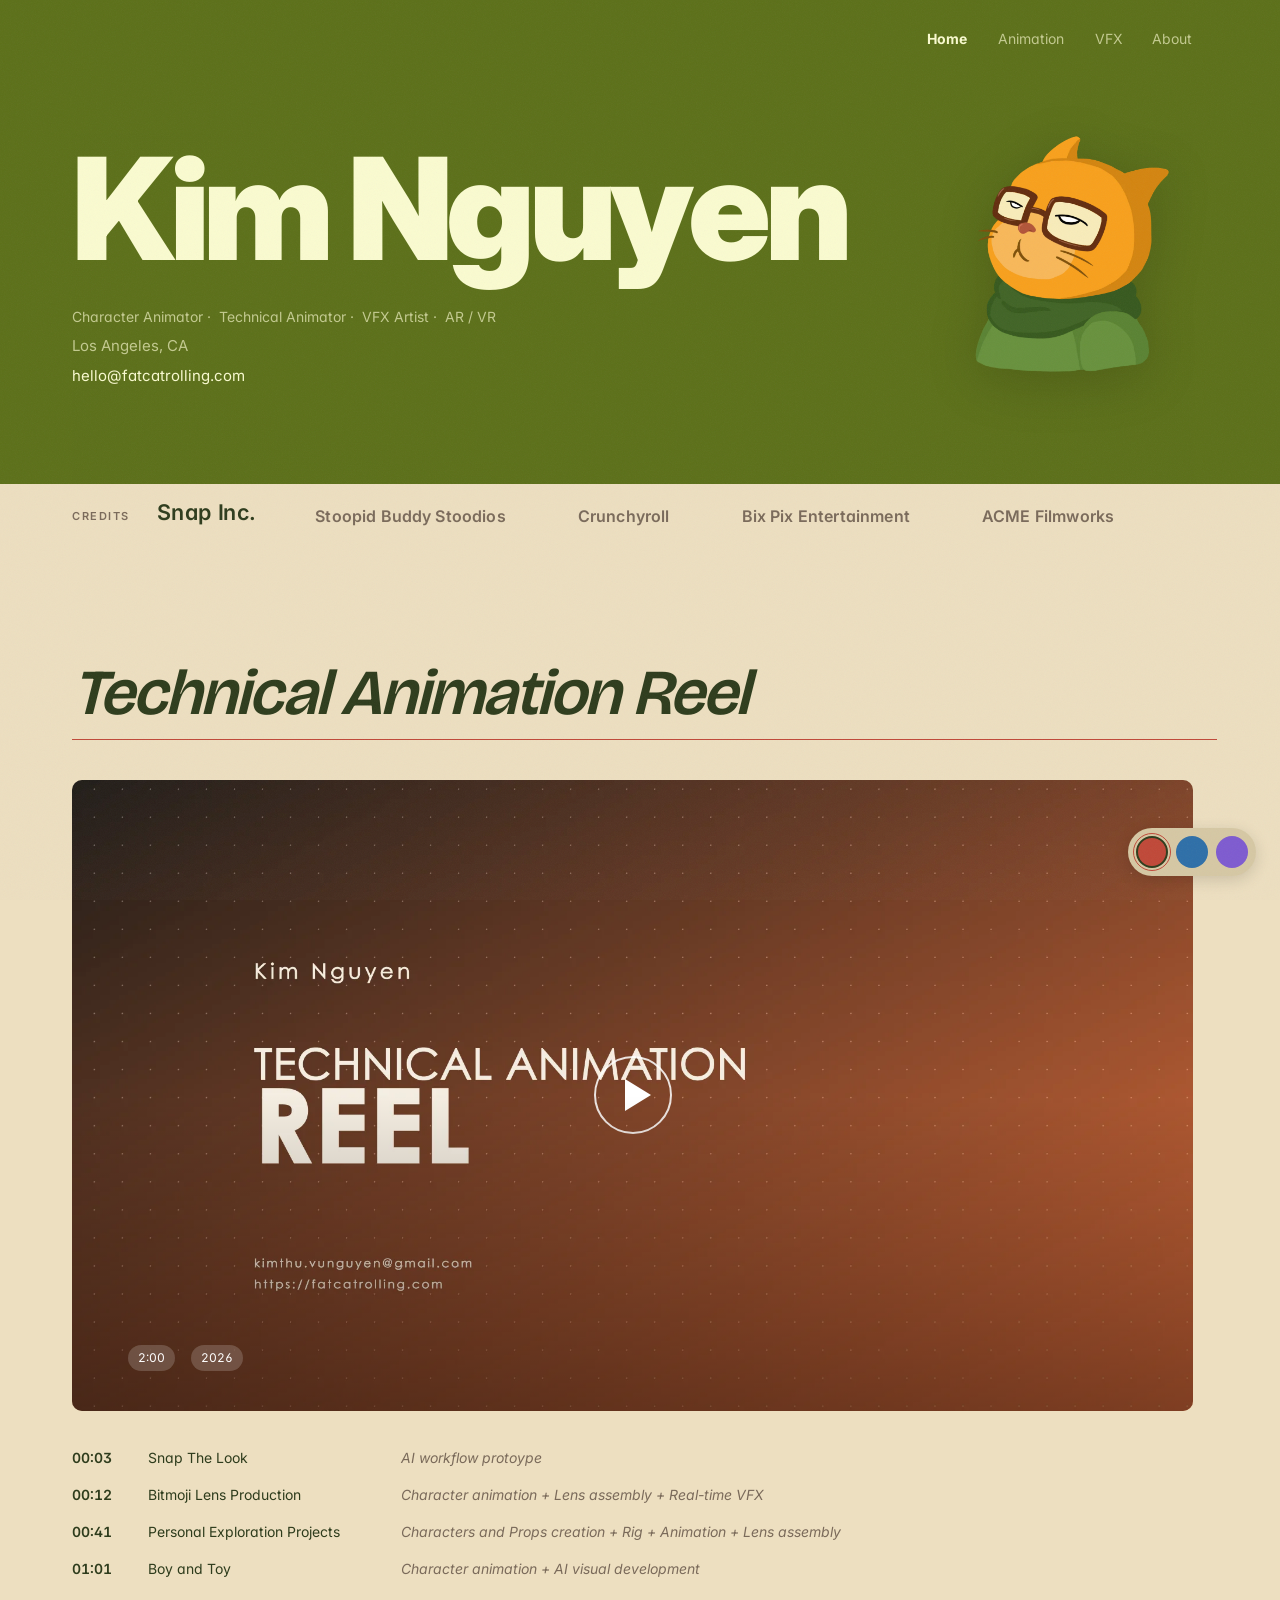
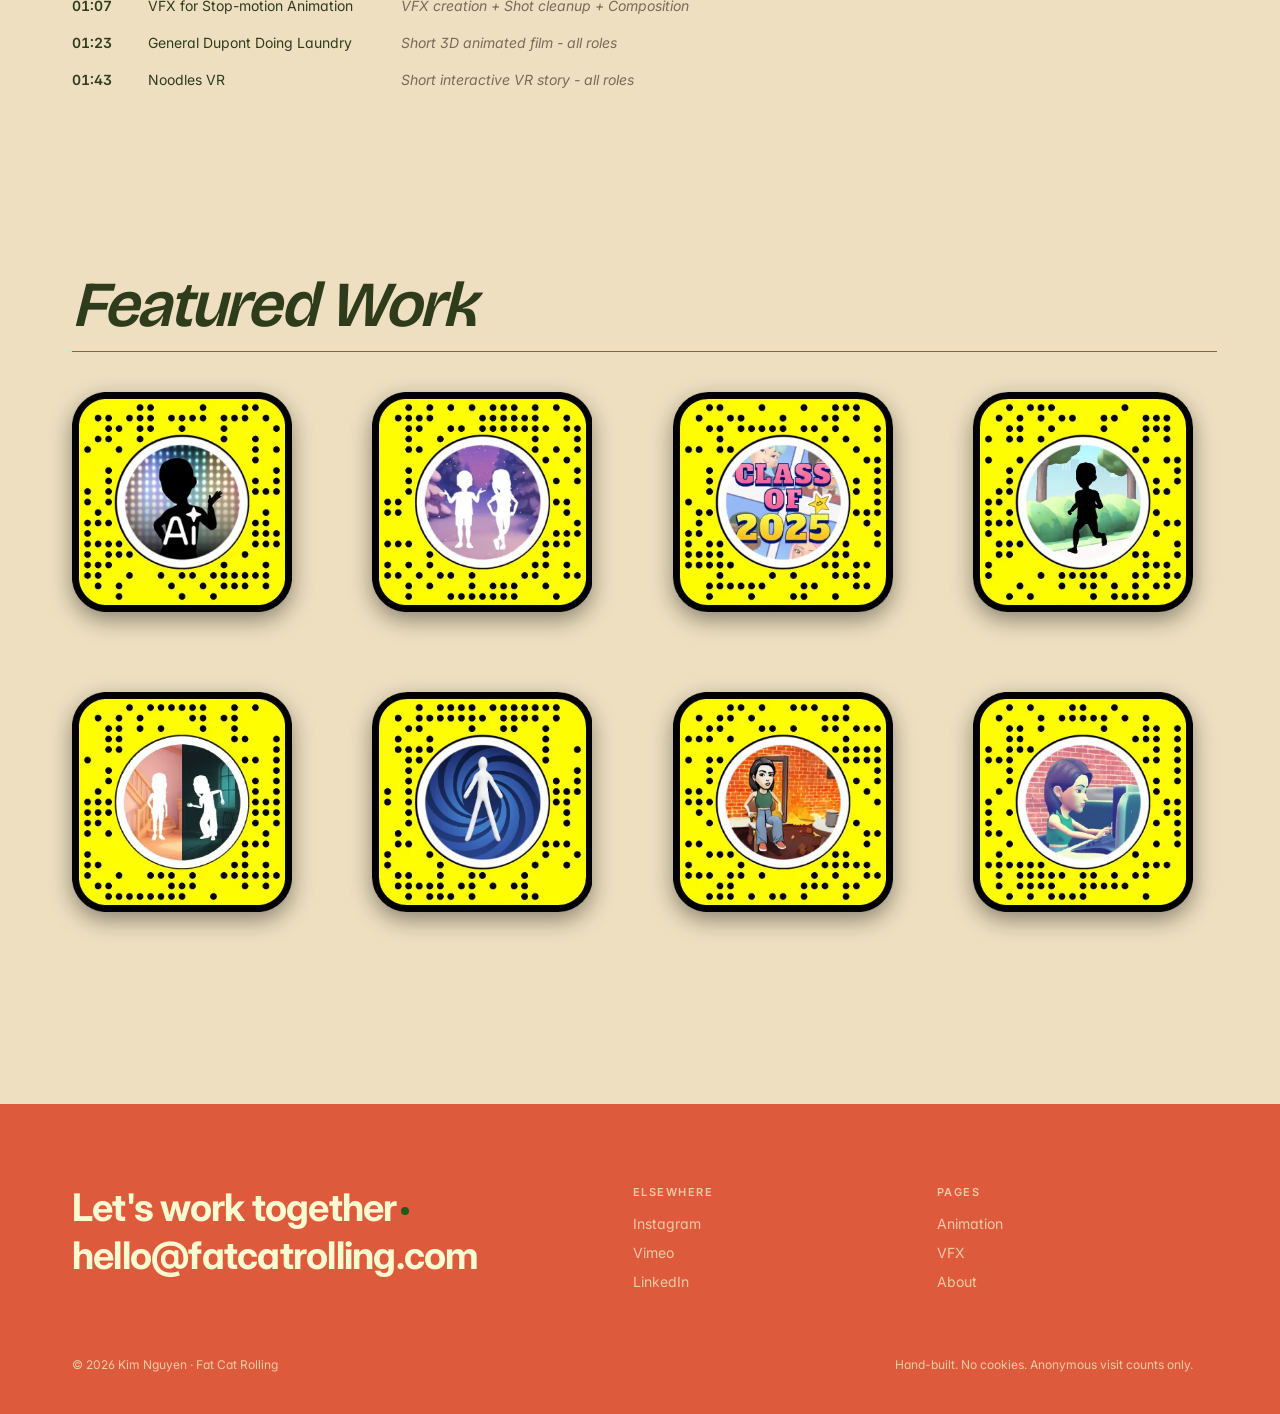
==== commit 44c9993e: "Add tracking Add GoatCounter tracking" ====
--- a/index.html
+++ b/index.html
@@ -32,10 +32,10 @@
 
     <nav class="topnav" aria-label="Primary">
       <ul class="topnav__links">
-        <li><a href="index.html" data-text="Home" aria-current="page">Home</a></li>
-        <li><a href="animation.html" data-text="Animation">Animation</a></li>
-        <li><a href="vfx.html" data-text="VFX">VFX</a></li>
-        <li><a href="about.html" data-text="About">About</a></li>
+        <li><a href="/" data-text="Home" aria-current="page">Home</a></li>
+        <li><a href="/animation" data-text="Animation">Animation</a></li>
+        <li><a href="/vfx" data-text="VFX">VFX</a></li>
+        <li><a href="/about" data-text="About">About</a></li>
       </ul>
     </nav>
 
@@ -120,7 +120,7 @@
     <div class="container">
       <div class="footer__grid">
         <div class="footer__cta">
-          <a href="about.html">
+          <a href="/about">
             <span data-bind="pages.cta">Let's work together</span><span class="footer__cta-dot" aria-hidden="true"></span>
           </a><br/>
           <a data-bind="email" href="mailto:hello@fatcatrolling.com">hello@fatcatrolling.com</a>
@@ -136,15 +136,15 @@
         <div>
           <h3 class="footer__heading" data-bind="pages.pagesHeading">Pages</h3>
           <ul class="footer__list">
-            <li><a href="animation.html" data-bind="pages.navAnimation">Animation</a></li>
-            <li><a href="vfx.html" data-bind="pages.navVfx">VFX</a></li>
-            <li><a href="about.html" data-bind="pages.navAbout">About</a></li>
+            <li><a href="/animation" data-bind="pages.navAnimation">Animation</a></li>
+            <li><a href="/vfx" data-bind="pages.navVfx">VFX</a></li>
+            <li><a href="/about" data-bind="pages.navAbout">About</a></li>
           </ul>
         </div>
       </div>
       <div class="footer__copy">
         <span>© <span id="year"></span> <span data-bind="copyright">Kim Nguyen · Fat Cat Rolling</span></span>
-        <span data-bind="pages.tagline">Hand-built, no cookies, no tracking.</span>
+        <span data-bind="pages.tagline">Hand-built. No cookies. Anonymous visit counts only.</span>
       </div>
     </div>
   </footer>
--- a/styles.css
+++ b/styles.css
@@ -12,8 +12,12 @@
    navigation (the "all 4 tabs glitch" bug). */
 html { scrollbar-gutter: stable; background: var(--bg); }
 body {
-  font-family: 'Inter', -apple-system, BlinkMacSystemFont, 'Segoe UI', Roboto, sans-serif;
+  font-family: var(--font-body, 'Inter', -apple-system, BlinkMacSystemFont, 'Segoe UI', Roboto, sans-serif);
   font-feature-settings: 'ss01', 'cv11';
+  /* Global typography controls (set from data.typography) */
+  font-size: calc(16px * var(--body-scale, 1));
+  font-weight: var(--body-weight, 400);
+  font-style: var(--body-style, normal);
   background: var(--bg);
   min-height: 100vh;
   min-height: 100dvh;
@@ -24,6 +28,12 @@
   transition: background-color 260ms ease, color 260ms ease;
 }
 img, svg, video { display: block; max-width: 100%; height: auto; }
+img, video {
+  -webkit-touch-callout: none; /* iOS Safari: block long-press "Save to Photos" */
+  -webkit-user-select: none;
+  user-select: none;
+  -webkit-user-drag: none;     /* Safari: block image drag */
+}
 button { font: inherit; color: inherit; background: none; border: 0; padding: 0; cursor: pointer; }
 a { color: inherit; }
 .sr-only {
@@ -255,8 +265,9 @@
 
 /* Name — oversized, ALWAYS one line */
 .hero__name {
-  font-size: clamp(30px, 12vw, 142px);
-  font-weight: 900;
+  font-size: calc(clamp(30px, 12vw, 142px) * var(--hero-scale, 1));
+  font-weight: var(--hero-weight, 900);
+  font-style: var(--hero-style, normal);
   line-height: 0.95;
   letter-spacing: -0.045em;
   white-space: nowrap;
@@ -270,7 +281,7 @@
   display: flex;
   flex-direction: column;
   gap: 8px;
-  font-size: 15px;
+  font-size: calc(15px * var(--body-scale, 1));
   color: var(--muted);
   max-width: 60ch;
 }
@@ -514,7 +525,7 @@
   display: flex; flex-wrap: wrap;
   gap: 6px 72px;
   list-style: none; margin: 0; padding: 0;
-  font-size: clamp(13px, 1.3vw, 16px);
+  font-size: calc(clamp(13px, 1.3vw, 16px) * var(--body-scale, 1));
   font-weight: 600; letter-spacing: 0.01em;
   color: var(--muted);
   align-items: center;
@@ -550,10 +561,10 @@
 .section--reel  { padding: 48px 0 96px; }
 
 .section__title {
-  font-family: 'Bricolage Grotesque', -apple-system, BlinkMacSystemFont, 'Segoe UI', Roboto, sans-serif;
-  font-style: italic;
-  font-weight: 600;
-  font-size: clamp(30px, 5.5vw, 64px);
+  font-family: var(--font-display, 'Bricolage Grotesque', -apple-system, BlinkMacSystemFont, 'Segoe UI', Roboto, sans-serif);
+  font-style: var(--heading-style, italic);
+  font-weight: var(--heading-weight, 600);
+  font-size: calc(clamp(30px, 5.5vw, 64px) * var(--heading-scale, 1));
   letter-spacing: -0.03em;
   line-height: 1.02;
   margin: 0;
@@ -573,7 +584,7 @@
   transform: scaleX(1);
 }
 .section__desc {
-  font-size: 16px;
+  font-size: calc(16px * var(--body-scale, 1));
   color: var(--muted);
   margin: 0 0 40px;
   max-width: 60ch;
@@ -671,7 +682,7 @@
   column-gap: 16px;            /* gap between time ↔ project (and base gap before role) */
   grid-template-columns: 60px 1fr;
   margin-top: 24px;
-  font-size: 14px;
+  font-size: calc(14px * var(--body-scale, 1));
   color: var(--muted);
 }
 @media (min-width: 640px) {
@@ -699,14 +710,38 @@
 .shotlist__project { color: var(--fg); white-space: nowrap; }
 .shotlist__role    { font-style: italic; padding-left: 32px; } /* extra space between project ↔ role (on top of column-gap above) */
 
+/* Mobile: drop subgrid, flow as a single paragraph per row */
+@media (max-width: 639px) {
+  .shotlist { display: block; }
+  .shotlist__row {
+    display: block;
+    padding: 5px 0;
+    line-height: 1.65;
+    box-shadow: none;
+    background: none;
+  }
+  .shotlist__time,
+  .shotlist__project,
+  .shotlist__role    { display: inline; }
+  .shotlist__time    { padding-right: 8px; }
+  .shotlist__project { white-space: normal; }
+  .shotlist__role    { padding-left: 0; }
+  .shotlist__role::before { content: "\00a0—\00a0"; }
+  .shotlist__row:hover {
+    box-shadow: none;
+    background-color: transparent;
+    padding-left: 0;
+  }
+}
+
 /* ---------- Gallery — clean aligned grid + bounce-in ---------- */
 .gallery {
   display: grid;
   grid-template-columns: repeat(4, 1fr);
   gap: 80px;
 }
-@media (max-width: 900px) { .gallery { grid-template-columns: repeat(2, 1fr); gap: 20px; } }
-@media (max-width: 560px) { .gallery { grid-template-columns: 1fr; } }
+@media (max-width: 900px) { .gallery { grid-template-columns: repeat(2, 1fr); gap: 24px; } }
+@media (max-width: 560px) { .gallery { gap: 14px; } }
 
 .project {
   display: block;
@@ -725,14 +760,23 @@
   transition-delay: calc(var(--delay, 0) * 70ms);
 }
 .project__image { position: relative; }
+/* The gallery no longer uses the separate .shadow div (kept only for hero
+   images). Hiding it here avoids a doubled/misaligned shadow. */
+.project__image .shadow { display: none; }
 .media {
   position: relative;
   aspect-ratio: 1 / 1;
   border-radius: 16px;
   overflow: hidden;
-  background: var(--bg);
-  will-change: transform;
-  transition: transform 360ms cubic-bezier(.34, 1.56, .64, 1), background-color 260ms ease;
+  /* transparent so a Snapcode's transparent corners show the page through them */
+  background: transparent;
+  /* Alpha-aware drop shadow ON the tile itself: it follows the actual artwork
+     (the rounded Snapcode, ignoring its transparent corners; or the rounded
+     rectangle of a full-frame still), so the shadow hugs the real shape with no
+     corner "puncture". NOTE: no `will-change` here — it promotes a layer that
+     stops drop-shadow from rendering. */
+  filter: drop-shadow(0 8px 11px rgba(0,0,0,0.40));
+  transition: transform 360ms cubic-bezier(.34, 1.56, .64, 1), filter 360ms ease;
 }
 .media img, .media video {
   width: 100%; height: 100%;
@@ -746,12 +790,29 @@
   border-radius: 12px;
   z-index: -1;
 }
-.project:hover .media { transform: scale(1.035); }
+.project:hover .media { transform: scale(1.035); filter: drop-shadow(0 14px 18px rgba(0,0,0,0.48)); }
+
+/* ---------- Free-form canvas sections ---------- */
+.canvas { padding: 32px 0; }
+.canvas__grid { display: grid; }
+.canvas__block { min-width: 0; min-height: 0; overflow: hidden; }
+.canvas__h { font-family: var(--font-display, 'Bricolage Grotesque', sans-serif); font-style: italic; font-weight: 600; font-size: clamp(24px, 4vw, 48px); line-height: 1.1; margin: 0; color: var(--fg); }
+.canvas__text { color: var(--fg); line-height: 1.5; }
+.canvas__img { width: 100%; height: 100%; object-fit: cover; border-radius: 12px; display: block; }
+.canvas__ph { display: grid; place-items: center; height: 100%; min-height: 80px; background: var(--card); color: var(--muted); border-radius: 12px; font-size: 13px; }
+.canvas__video { width: 100%; height: 100%; object-fit: cover; border-radius: 12px; display: block; background: #000; }
+.canvas__reel { width: 100%; height: 100%; }
+.canvas__reel .reel__poster { width: 100%; height: 100%; object-fit: cover; border-radius: 12px; }
+.canvas-host { display: block; }
+@media (max-width: 640px) {
+  .canvas__grid { grid-template-columns: 1fr !important; grid-auto-rows: auto !important; }
+  .canvas__block { grid-column: 1 !important; grid-row: auto !important; min-height: 0; }
+}
 .project:focus-visible .media { transform: scale(1.025); }
 
 /* ---------- About page specifics ---------- */
 .about-lead {
-  font-size: clamp(22px, 3.5vw, 36px);
+  font-size: calc(clamp(22px, 3.5vw, 36px) * var(--body-scale, 1));
   line-height: 1.3;
   font-weight: 600;
   letter-spacing: -0.02em;
@@ -759,7 +820,7 @@
   margin: 0 0 48px;
 }
 .about-body {
-  font-size: 18px;
+  font-size: calc(18px * var(--body-scale, 1));
   line-height: 1.6;
   max-width: 62ch;
   color: var(--fg);
@@ -780,19 +841,19 @@
   flex-wrap: wrap;
 }
 .experience__role   { font-weight: 600; }
-.experience__studio { color: var(--muted); font-size: 14px; margin-top: 2px; }
-.experience__years  { color: var(--muted); font-variant-numeric: tabular-nums; font-size: 14px; white-space: nowrap; flex-shrink: 0; }
+.experience__studio { color: var(--muted); font-size: calc(14px * var(--body-scale, 1)); margin-top: 2px; }
+.experience__years  { color: var(--muted); font-variant-numeric: tabular-nums; font-size: calc(14px * var(--body-scale, 1)); white-space: nowrap; flex-shrink: 0; }
 .experience__highlights {
   margin: 0; padding: 0 0 0 1.2em;
   display: flex; flex-direction: column; gap: 6px;
 }
 .experience__highlights li {
-  font-size: 15px;
+  font-size: calc(15px * var(--body-scale, 1));
   line-height: 1.55;
   color: var(--fg);
 }
 .experience__skills {
-  font-size: 13px;
+  font-size: calc(13px * var(--body-scale, 1));
   color: var(--muted);
   line-height: 1.5;
 }
@@ -863,7 +924,7 @@
 }
 .footer__list {
   list-style: none; margin: 0; padding: 0;
-  display: grid; gap: 8px; font-size: 14px;
+  display: grid; gap: 8px; font-size: calc(14px * var(--body-scale, 1));
 }
 .footer__list a {
   text-decoration: none; color: var(--fg);
@@ -875,7 +936,7 @@
 .footer__copy {
   margin-top: 64px;
   display: flex; justify-content: space-between; gap: 24px; flex-wrap: wrap;
-  font-size: 12px; color: var(--muted);
+  font-size: calc(12px * var(--body-scale, 1)); color: var(--muted);
 }
 
 /* ---------- Palette switcher (3 swatches) ---------- */
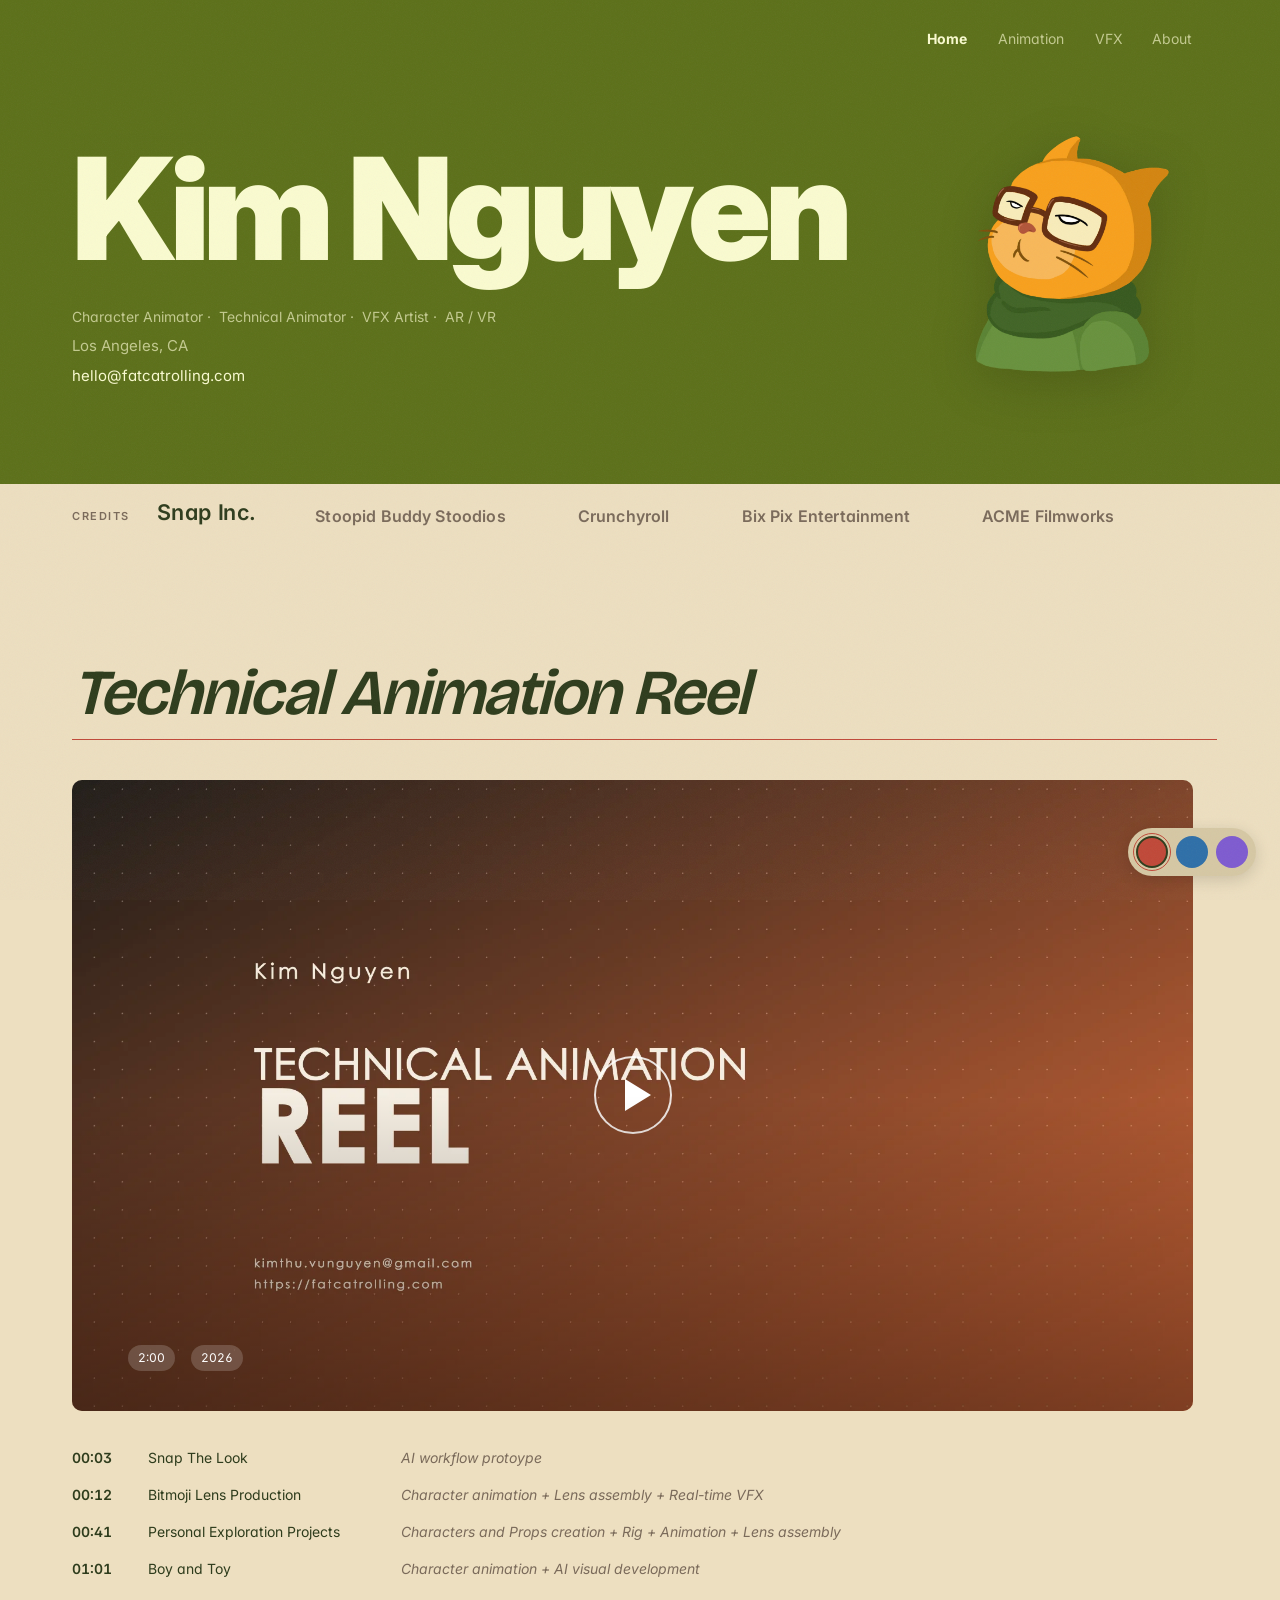
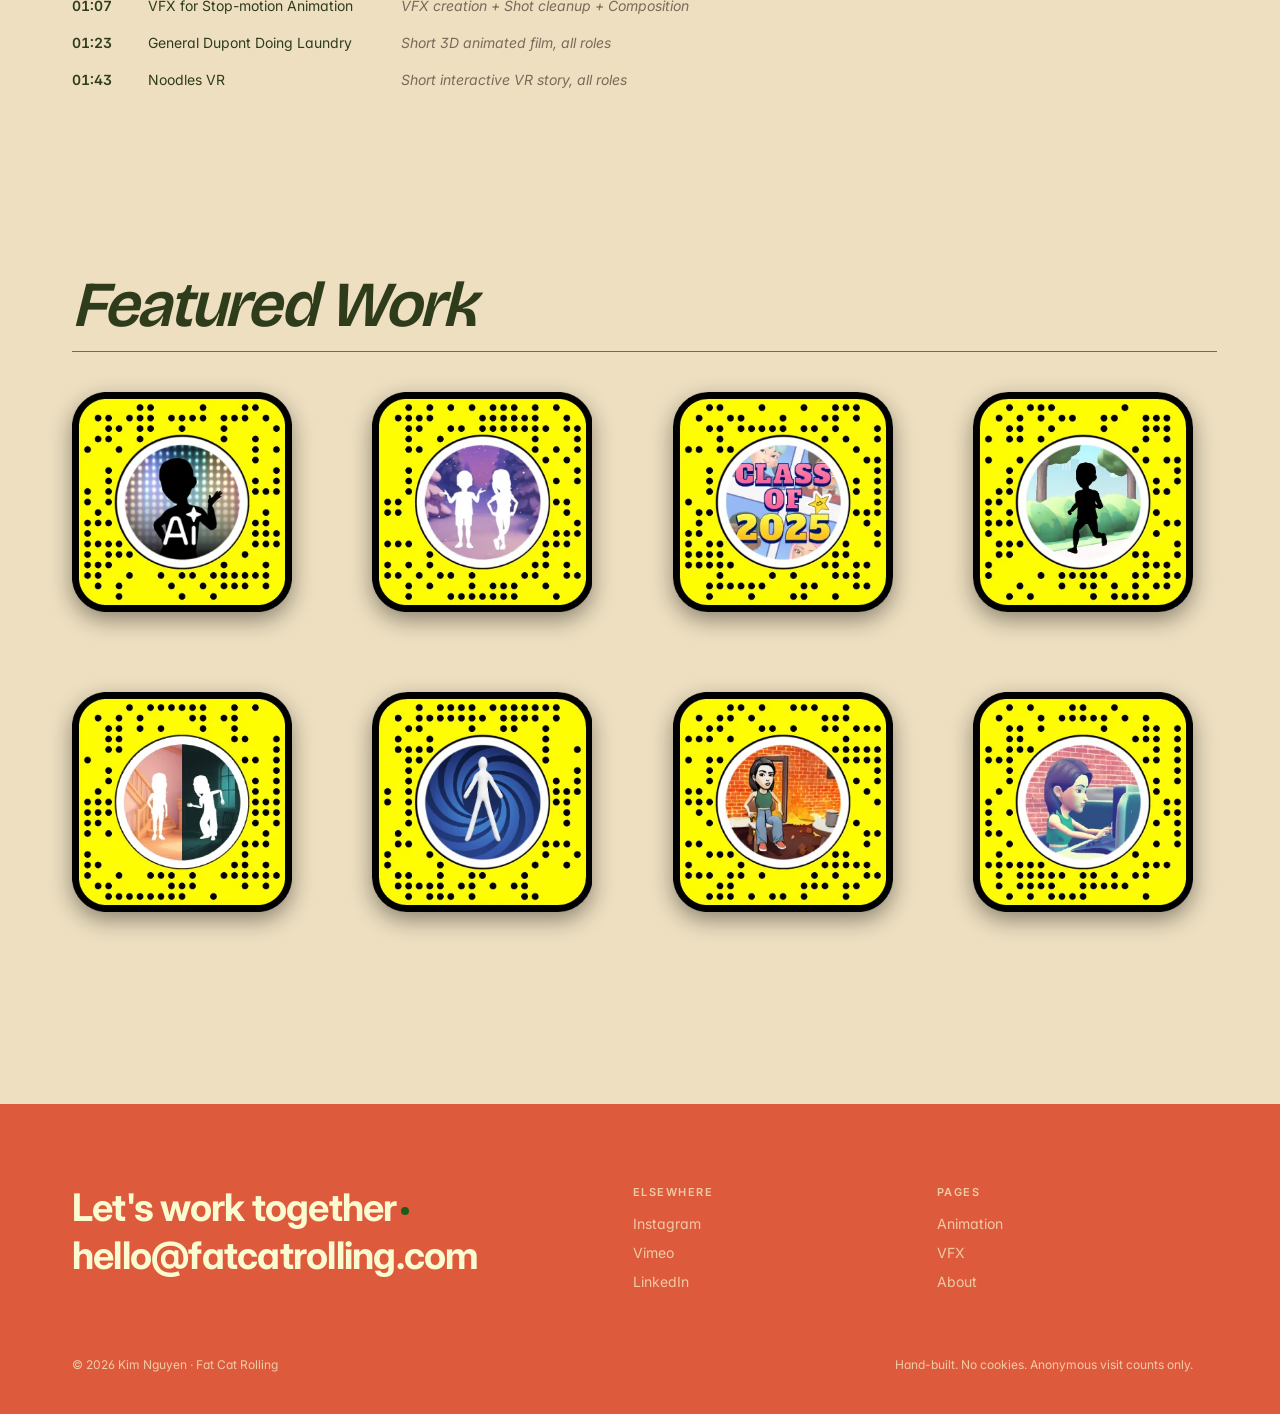
==== commit 63faca59: "Update About Add Awards to About and edit all texts" ====
--- a/index.html
+++ b/index.html
@@ -3,14 +3,14 @@
 <head>
   <meta charset="UTF-8" />
   <meta name="viewport" content="width=device-width, initial-scale=1, viewport-fit=cover" />
-  <title>Kim Nguyen — Fat Cat Rolling | Hybrid Visionary</title>
-  <meta name="description" content="Kim Nguyen — character animator, technical animator, VFX, real-time and AR. Credits on Robot Chicken, M.O.D.O.K., and Snap Inc." />
+  <title>Kim Nguyen, Fat Cat Rolling | Hybrid Visionary</title>
+  <meta name="description" content="Kim Nguyen, character animator, technical animator, VFX, real-time and AR. Credits on Robot Chicken, M.O.D.O.K., and Snap Inc." />
   <meta name="robots" content="noai, noimageai" />
   <link rel="canonical" href="https://fatcatrolling.com/" />
 
   <meta property="og:type" content="website" />
-  <meta property="og:title" content="Kim Nguyen — Fat Cat Rolling" />
-  <meta property="og:description" content="Hybrid Visionary — animator, technical animator, VFX, real-time, AR." />
+  <meta property="og:title" content="Kim Nguyen, Fat Cat Rolling" />
+  <meta property="og:description" content="Hybrid Visionary, animator, technical animator, VFX, real-time, AR." />
   <meta property="og:url" content="https://fatcatrolling.com/" />
   <meta property="og:image" content="https://fatcatrolling.com/images/og-home.jpg" />
   <meta name="twitter:card" content="summary_large_image" />
--- a/styles.css
+++ b/styles.css
@@ -555,6 +555,56 @@
   transition: border-color 200ms ease, color 200ms ease;
 }
 .credits__list a:hover { border-bottom-color: var(--accent); color: var(--accent); }
+
+/* ---------- Custom list sections (e.g. Awards) ---------- */
+.list-section__list {
+  list-style: none; margin: 0; padding: 0;
+  display: flex; flex-direction: column; gap: 14px;
+}
+.list-section__list li {
+  position: relative;
+  padding-left: 1.4em;
+  display: flex; justify-content: space-between; align-items: baseline;
+  gap: 8px 24px;
+  font-size: calc(clamp(15px, 1.5vw, 18px) * var(--body-scale, 1));
+  line-height: 1.5;
+  color: var(--fg);
+}
+.list-section__text { max-width: 68ch; }
+/* Year: right-aligned, same treatment as the Experience dates */
+.list-section__year {
+  color: var(--muted);
+  font-variant-numeric: tabular-nums;
+  font-size: calc(14px * var(--body-scale, 1));
+  white-space: nowrap; flex-shrink: 0;
+}
+.list-section__list li::before {
+  content: "";
+  position: absolute;
+  left: 0; top: 0.62em;
+  width: 7px; height: 7px;
+  border-radius: 50%;
+  background: var(--accent);
+}
+
+/* Custom sections: stacked blocks (text / list / gallery / video) */
+.cs-block + .cs-block { margin-top: 48px; }
+.cs-text p {
+  font-size: calc(18px * var(--body-scale, 1));
+  line-height: 1.6;
+  max-width: 62ch;
+  color: var(--fg);
+  margin: 0 0 1em;
+}
+.cs-text p:last-child { margin-bottom: 0; }
+.cs-text a, .list-section__text a {
+  color: inherit;
+  text-decoration: underline;
+  text-decoration-color: var(--accent);
+  text-underline-offset: 3px;
+  transition: color 200ms ease;
+}
+.cs-text a:hover, .list-section__text a:hover { color: var(--accent); }
 
 /* ---------- Section heading + animated rule ---------- */
 .section { padding: 80px 0 96px; }
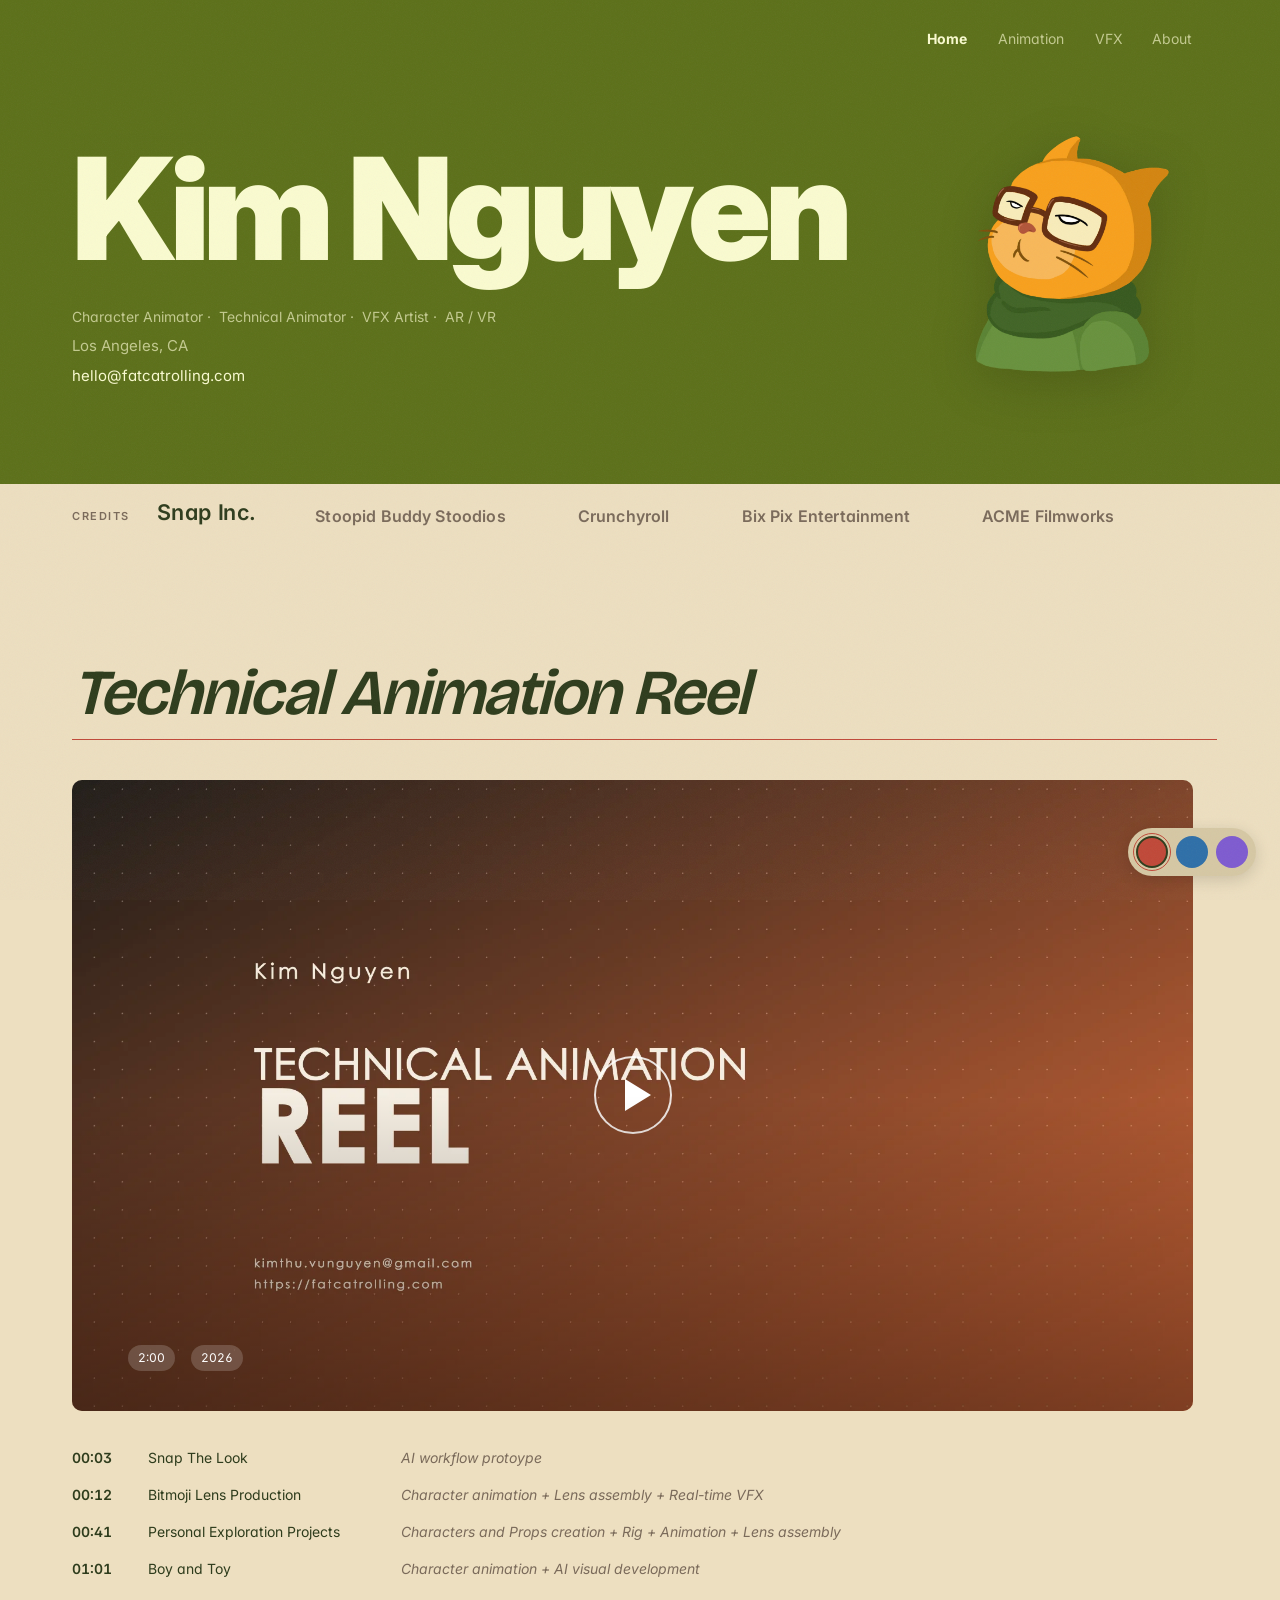
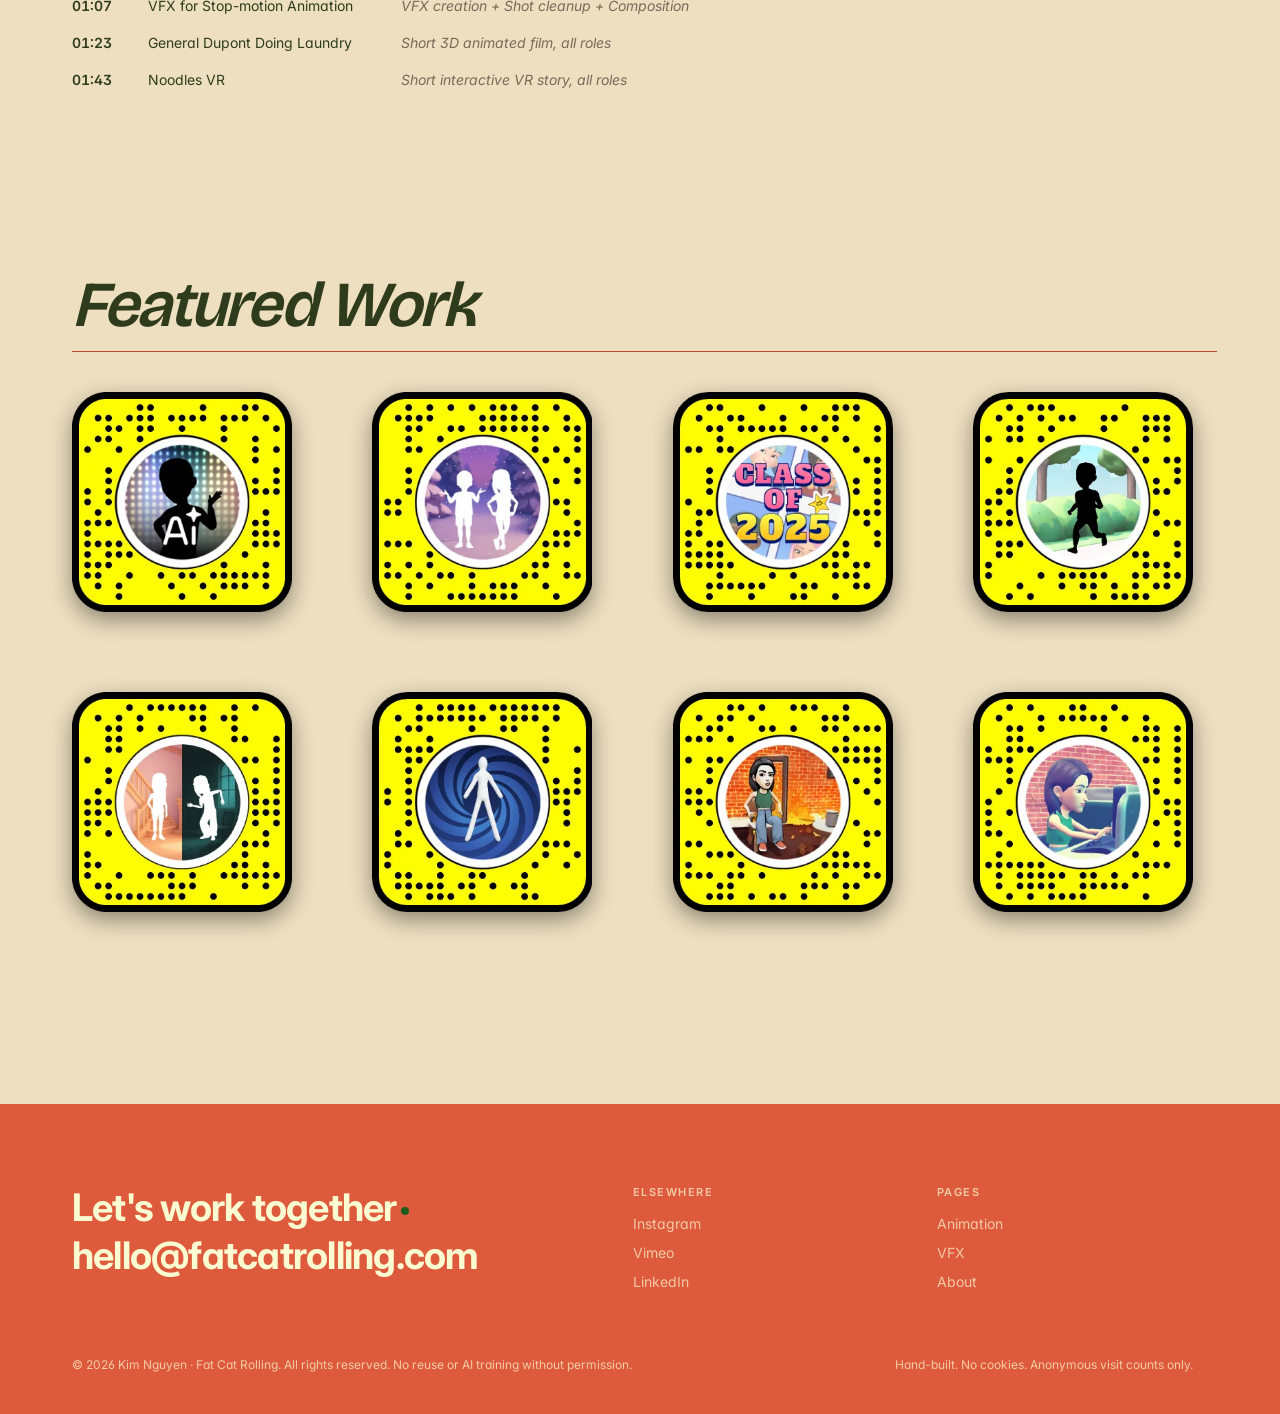
==== commit 3ced8fdb: "Add rights notice, LICENSE, and stricter .gitignore Footer now states all rights reserved and no AI " ====
--- a/index.html
+++ b/index.html
@@ -143,7 +143,7 @@
         </div>
       </div>
       <div class="footer__copy">
-        <span>© <span id="year"></span> <span data-bind="copyright">Kim Nguyen · Fat Cat Rolling</span></span>
+        <span>© <span id="year"></span> <span data-bind="copyright">Kim Nguyen · Fat Cat Rolling</span>. <span data-bind="pages.rights">All rights reserved. No reuse or AI training without permission.</span></span>
         <span data-bind="pages.tagline">Hand-built. No cookies. Anonymous visit counts only.</span>
       </div>
     </div>
